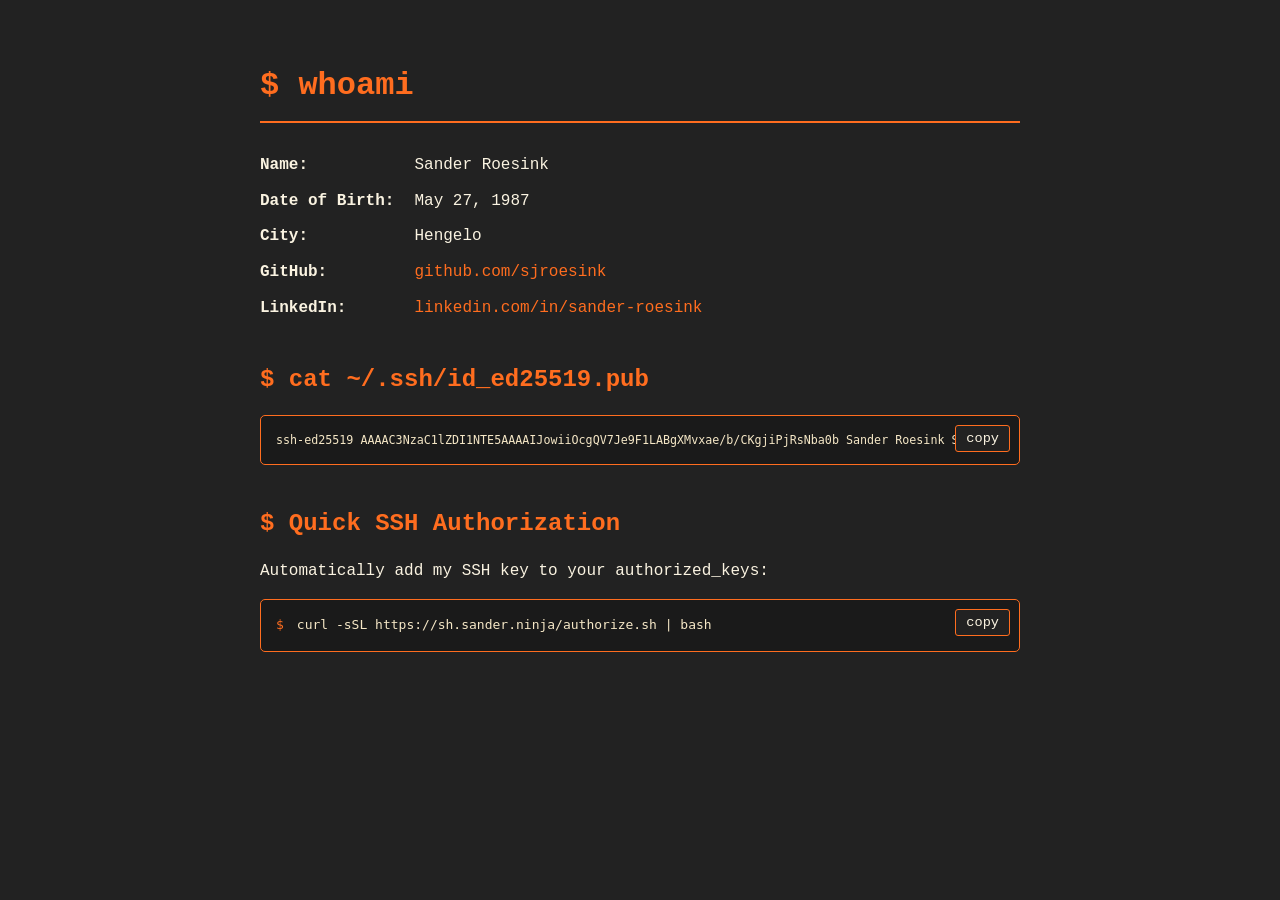
==== index.html @ b6918911 "Some optimizations" ====
<!doctype html>
<html lang="en">
    <head>
        <meta charset="UTF-8" />
        <meta name="viewport" content="width=device-width, initial-scale=1.0" />
        <title>Sander Roesink - Shell Resources</title>
        <style>
            * {
                margin: 0;
                padding: 0;
                box-sizing: border-box;
            }

            body {
                font-family: "Courier New", monospace;
                background-color: #222222;
                color: #FAF3E1;
                line-height: 1.6;
                padding: 20px;
            }

            .container {
                max-width: 800px;
                margin: 0 auto;
                padding: 40px 20px;
            }

            h1 {
                color: #FF6D1F;
                border-bottom: 2px solid #FF6D1F;
                padding-bottom: 10px;
                margin-bottom: 30px;
            }

            h2 {
                color: #FF6D1F;
                margin-top: 30px;
                margin-bottom: 15px;
            }

            .info-grid {
                display: grid;
                grid-template-columns: auto 1fr;
                gap: 10px 20px;
                margin-bottom: 30px;
            }

            .label {
                color: #FAF3E1;
                font-weight: bold;
            }

            a {
                color: #FF6D1F;
                text-decoration: none;
            }

            a:hover {
                text-decoration: underline;
                color: #F5E7C6;
            }

            .code-block {
                background-color: #1a1a1a;
                border: 1px solid #FF6D1F;
                border-radius: 5px;
                padding: 15px;
                margin: 15px 0;
                overflow-x: auto;
            }

            .code-block pre {
                margin: 0;
                white-space: pre-wrap;
                word-wrap: break-word;
            }

            .command {
                color: #F5E7C6;
            }

            .ssh-key {
                color: #F5E7C6;
                font-size: 0.9em;
            }

            .section {
                margin-bottom: 40px;
            }

            .prompt {
                color: #FF6D1F;
                margin-right: 1em;
                user-select: none;
            }

            .code-block-wrapper {
                position: relative;
            }

            .copy-btn {
                position: absolute;
                top: 10px;
                right: 10px;
                background-color: #222222;
                color: #FAF3E1;
                border: 1px solid #FF6D1F;
                border-radius: 3px;
                padding: 5px 10px;
                font-family: "Courier New", monospace;
                font-size: 0.85em;
                cursor: pointer;
                transition: all 0.2s ease;
            }

            .copy-btn:hover {
                background-color: #FF6D1F;
                border-color: #FF6D1F;
                color: #222222;
            }

            .copy-btn:active {
                background-color: #F5E7C6;
                border-color: #F5E7C6;
                color: #222222;
            }

            .copy-btn.copied {
                background-color: #FF6D1F;
                border-color: #FF6D1F;
                color: #222222;
            }
        </style>
    </head>
    <body>
        <div class="container">
            <h1>$ whoami</h1>

            <div class="section">
                <div class="info-grid">
                    <span class="label">Name:</span>
                    <span>Sander Roesink</span>

                    <span class="label">Date of Birth:</span>
                    <span>May 27, 1987</span>

                    <span class="label">City:</span>
                    <span>Hengelo</span>

                    <span class="label">GitHub:</span>
                    <a href="https://github.com/sjroesink" target="_blank"
                        >github.com/sjroesink</a
                    >

                    <span class="label">LinkedIn:</span>
                    <a
                        href="https://www.linkedin.com/in/sander-roesink-63791210a/"
                        target="_blank"
                        >linkedin.com/in/sander-roesink</a
                    >
                </div>
            </div>

            <h2>$ cat ~/.ssh/id_ed25519.pub</h2>
            <div class="section">
                <div class="code-block-wrapper">
                    <div class="code-block">
                        <pre class="ssh-key">
ssh-ed25519 AAAAC3NzaC1lZDI1NTE5AAAAIJowiiOcgQV7Je9F1LABgXMvxae/b/CKgjiPjRsNba0b Sander Roesink SSH Key</pre
                        >
                    </div>
                    <button
                        class="copy-btn"
                        onclick="
                            copyToClipboard(
                                this,
                                'ssh-ed25519 AAAAC3NzaC1lZDI1NTE5AAAAIJowiiOcgQV7Je9F1LABgXMvxae/b/CKgjiPjRsNba0b Sander Roesink SSH Key',
                            )
                        "
                    >
                        copy
                    </button>
                </div>
            </div>

            <h2>$ Quick SSH Authorization</h2>
            <div class="section">
                <p style="margin-bottom: 15px">
                    Automatically add my SSH key to your authorized_keys:
                </p>
                <div class="code-block-wrapper">
                    <div class="code-block">
                        <pre><span class="prompt">$</span><span class="command">curl -sSL https://sh.sander.ninja/authorize.sh | bash</span></pre>
                    </div>
                    <button
                        class="copy-btn"
                        onclick="
                            copyToClipboard(
                                this,
                                'curl -sSL https://sh.sander.ninja/authorize.sh | bash',
                            )
                        "
                    >
                        copy
                    </button>
                </div>
            </div>
        </div>

        <script>
            function copyToClipboard(button, text) {
                navigator.clipboard
                    .writeText(text)
                    .then(function () {
                        const originalText = button.textContent;
                        button.textContent = "copied!";
                        button.classList.add("copied");

                        setTimeout(function () {
                            button.textContent = originalText;
                            button.classList.remove("copied");
                        }, 2000);
                    })
                    .catch(function (err) {
                        console.error("Failed to copy: ", err);
                        button.textContent = "failed";
                        setTimeout(function () {
                            button.textContent = "copy";
                        }, 2000);
                    });
            }
        </script>
    </body>
</html>
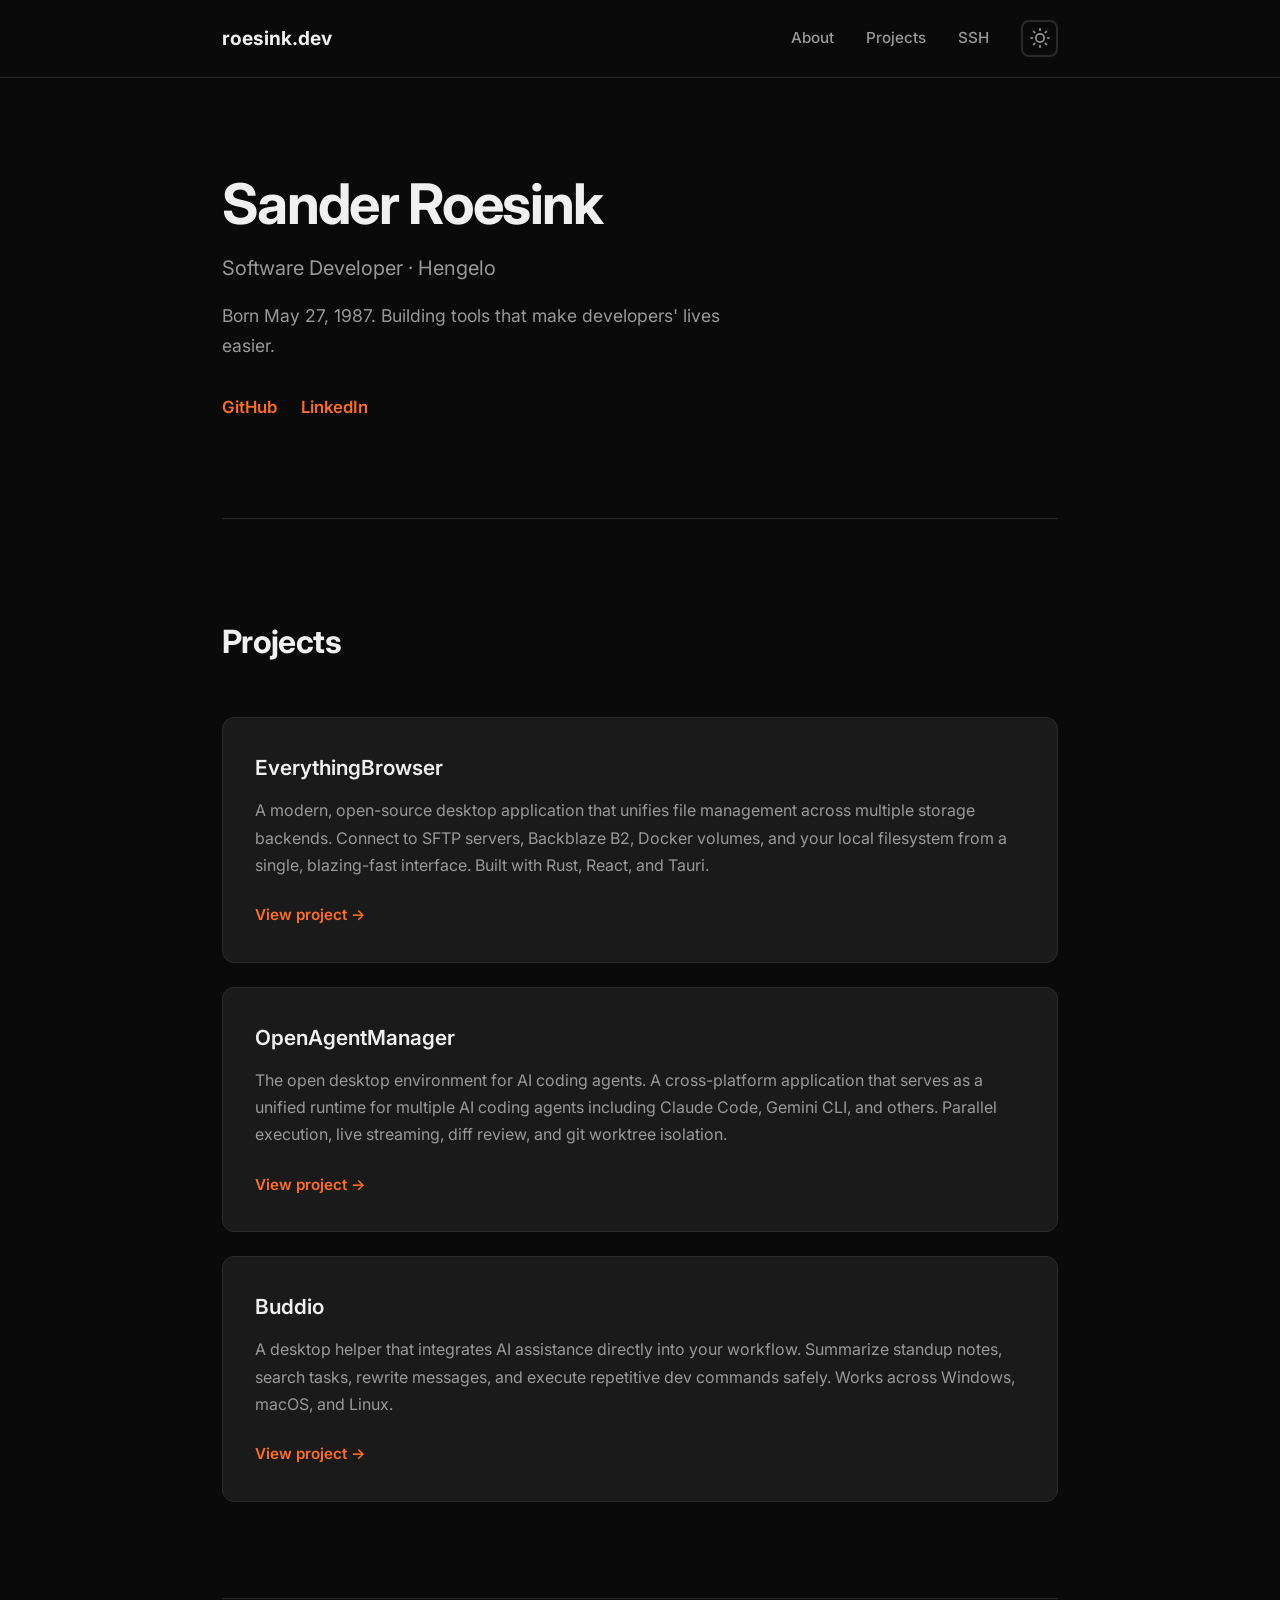
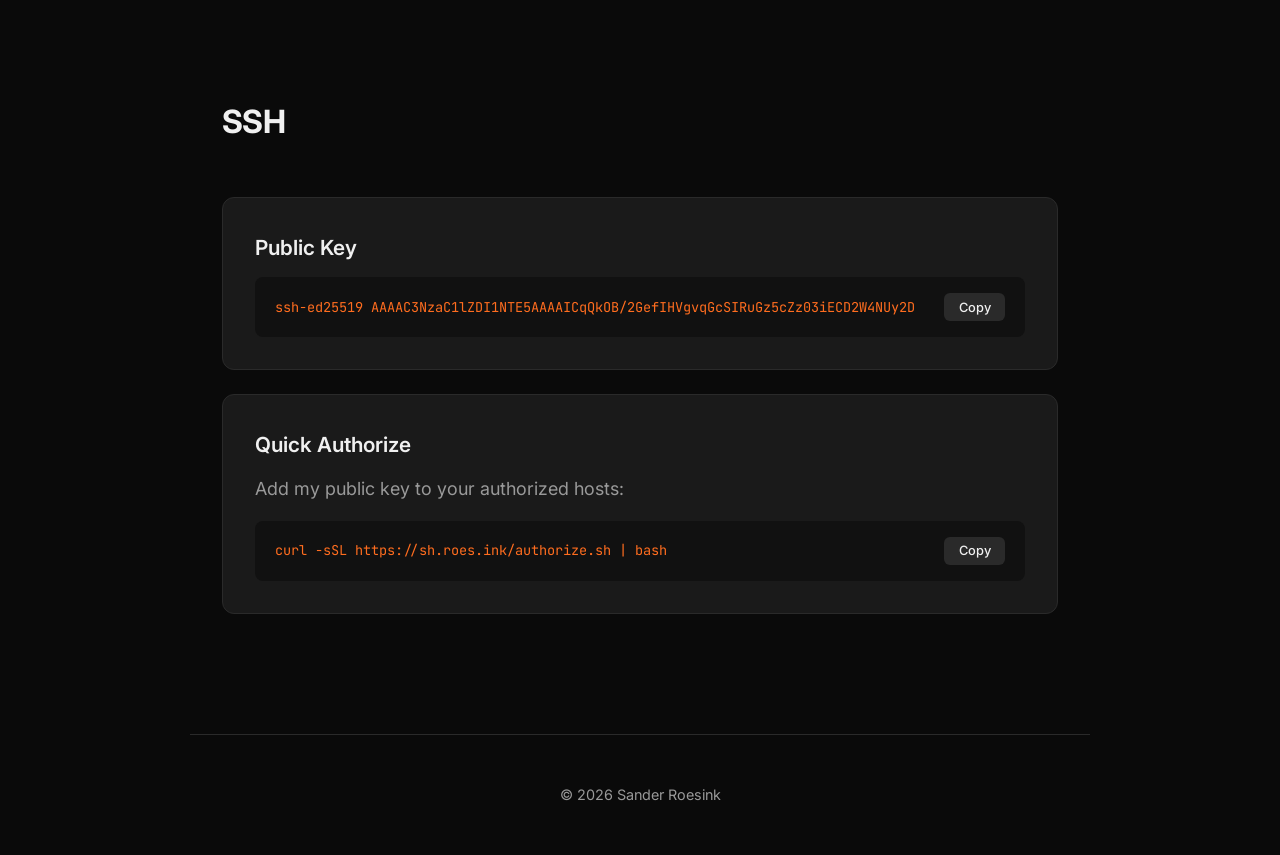
==== commit 0ee8bf7b: "first commit" ====
--- a/index.html
+++ b/index.html
@@ -1,234 +1,86 @@
-<!doctype html>
-<html lang="en">
-    <head>
-        <meta charset="UTF-8" />
-        <meta name="viewport" content="width=device-width, initial-scale=1.0" />
-        <title>Sander Roesink - Shell Resources</title>
-        <style>
-            * {
-                margin: 0;
-                padding: 0;
-                box-sizing: border-box;
-            }
+<!DOCTYPE html>
+<html lang="nl" data-theme="dark">
+<head>
+    <meta charset="UTF-8">
+    <meta name="viewport" content="width=device-width, initial-scale=1.0">
+    <title>Sander Roesink</title>
+    <link rel="preconnect" href="https://fonts.googleapis.com">
+    <link rel="preconnect" href="https://fonts.gstatic.com" crossorigin>
+    <link href="https://fonts.googleapis.com/css2?family=Inter:wght@400;600;700&family=JetBrains+Mono:wght@400;500&display=swap" rel="stylesheet">
+    <link rel="stylesheet" href="style.css">
+</head>
+<body>
+    <header>
+        <nav>
+            <a href="#" class="logo">roesink.dev</a>
+            <div class="nav-links">
+                <a href="#about">About</a>
+                <a href="#projects">Projects</a>
+                <a href="#ssh">SSH</a>
+                <button class="theme-toggle" id="themeToggle" aria-label="Toggle color theme">
+                    <svg class="icon-sun" xmlns="http://www.w3.org/2000/svg" width="20" height="20" viewBox="0 0 24 24" fill="none" stroke="currentColor" stroke-width="2" stroke-linecap="round" stroke-linejoin="round"><circle cx="12" cy="12" r="5"/><line x1="12" y1="1" x2="12" y2="3"/><line x1="12" y1="21" x2="12" y2="23"/><line x1="4.22" y1="4.22" x2="5.64" y2="5.64"/><line x1="18.36" y1="18.36" x2="19.78" y2="19.78"/><line x1="1" y1="12" x2="3" y2="12"/><line x1="21" y1="12" x2="23" y2="12"/><line x1="4.22" y1="19.78" x2="5.64" y2="18.36"/><line x1="18.36" y1="5.64" x2="19.78" y2="4.22"/></svg>
+                    <svg class="icon-moon" xmlns="http://www.w3.org/2000/svg" width="20" height="20" viewBox="0 0 24 24" fill="none" stroke="currentColor" stroke-width="2" stroke-linecap="round" stroke-linejoin="round"><path d="M21 12.79A9 9 0 1 1 11.21 3 7 7 0 0 0 21 12.79z"/></svg>
+                </button>
+            </div>
+        </nav>
+    </header>
 
-            body {
-                font-family: "Courier New", monospace;
-                background-color: #222222;
-                color: #FAF3E1;
-                line-height: 1.6;
-                padding: 20px;
-            }
+    <main>
+        <section class="hero" id="about">
+            <h1>Sander Roesink</h1>
+            <p class="subtitle">Software Developer &middot; Hengelo</p>
+            <p class="bio">Born May 27, 1987. Building tools that make developers' lives easier.</p>
+            <div class="social-links">
+                <a href="https://github.com/sjroesink" target="_blank" rel="noopener">GitHub</a>
+                <a href="https://linkedin.com/in/sander-roesink-63791210a/" target="_blank" rel="noopener">LinkedIn</a>
+            </div>
+        </section>
 
-            .container {
-                max-width: 800px;
-                margin: 0 auto;
-                padding: 40px 20px;
-            }
+        <section class="projects" id="projects">
+            <h2>Projects</h2>
+            <div class="project-grid">
+                <a href="https://sjroesink.github.io/EverythingBrowser/" target="_blank" rel="noopener" class="project-card">
+                    <h3>EverythingBrowser</h3>
+                    <p>A modern, open-source desktop application that unifies file management across multiple storage backends. Connect to SFTP servers, Backblaze B2, Docker volumes, and your local filesystem from a single, blazing-fast interface. Built with Rust, React, and Tauri.</p>
+                    <span class="project-link">View project &rarr;</span>
+                </a>
+                <a href="https://sjroesink.github.io/OpenAgentManager/" target="_blank" rel="noopener" class="project-card">
+                    <h3>OpenAgentManager</h3>
+                    <p>The open desktop environment for AI coding agents. A cross-platform application that serves as a unified runtime for multiple AI coding agents including Claude Code, Gemini CLI, and others. Parallel execution, live streaming, diff review, and git worktree isolation.</p>
+                    <span class="project-link">View project &rarr;</span>
+                </a>
+                <a href="https://sjroesink.github.io/Buddio/" target="_blank" rel="noopener" class="project-card">
+                    <h3>Buddio</h3>
+                    <p>A desktop helper that integrates AI assistance directly into your workflow. Summarize standup notes, search tasks, rewrite messages, and execute repetitive dev commands safely. Works across Windows, macOS, and Linux.</p>
+                    <span class="project-link">View project &rarr;</span>
+                </a>
+            </div>
+        </section>
 
-            h1 {
-                color: #FF6D1F;
-                border-bottom: 2px solid #FF6D1F;
-                padding-bottom: 10px;
-                margin-bottom: 30px;
-            }
-
-            h2 {
-                color: #FF6D1F;
-                margin-top: 30px;
-                margin-bottom: 15px;
-            }
-
-            .info-grid {
-                display: grid;
-                grid-template-columns: auto 1fr;
-                gap: 10px 20px;
-                margin-bottom: 30px;
-            }
-
-            .label {
-                color: #FAF3E1;
-                font-weight: bold;
-            }
-
-            a {
-                color: #FF6D1F;
-                text-decoration: none;
-            }
-
-            a:hover {
-                text-decoration: underline;
-                color: #F5E7C6;
-            }
-
-            .code-block {
-                background-color: #1a1a1a;
-                border: 1px solid #FF6D1F;
-                border-radius: 5px;
-                padding: 15px;
-                margin: 15px 0;
-                overflow-x: auto;
-            }
-
-            .code-block pre {
-                margin: 0;
-                white-space: pre-wrap;
-                word-wrap: break-word;
-            }
-
-            .command {
-                color: #F5E7C6;
-            }
-
-            .ssh-key {
-                color: #F5E7C6;
-                font-size: 0.9em;
-            }
-
-            .section {
-                margin-bottom: 40px;
-            }
-
-            .prompt {
-                color: #FF6D1F;
-                margin-right: 1em;
-                user-select: none;
-            }
-
-            .code-block-wrapper {
-                position: relative;
-            }
-
-            .copy-btn {
-                position: absolute;
-                top: 10px;
-                right: 10px;
-                background-color: #222222;
-                color: #FAF3E1;
-                border: 1px solid #FF6D1F;
-                border-radius: 3px;
-                padding: 5px 10px;
-                font-family: "Courier New", monospace;
-                font-size: 0.85em;
-                cursor: pointer;
-                transition: all 0.2s ease;
-            }
-
-            .copy-btn:hover {
-                background-color: #FF6D1F;
-                border-color: #FF6D1F;
-                color: #222222;
-            }
-
-            .copy-btn:active {
-                background-color: #F5E7C6;
-                border-color: #F5E7C6;
-                color: #222222;
-            }
-
-            .copy-btn.copied {
-                background-color: #FF6D1F;
-                border-color: #FF6D1F;
-                color: #222222;
-            }
-        </style>
-    </head>
-    <body>
-        <div class="container">
-            <h1>$ whoami</h1>
-
-            <div class="section">
-                <div class="info-grid">
-                    <span class="label">Name:</span>
-                    <span>Sander Roesink</span>
-
-                    <span class="label">Date of Birth:</span>
-                    <span>May 27, 1987</span>
-
-                    <span class="label">City:</span>
-                    <span>Hengelo</span>
-
-                    <span class="label">GitHub:</span>
-                    <a href="https://github.com/sjroesink" target="_blank"
-                        >github.com/sjroesink</a
-                    >
-
-                    <span class="label">LinkedIn:</span>
-                    <a
-                        href="https://www.linkedin.com/in/sander-roesink-63791210a/"
-                        target="_blank"
-                        >linkedin.com/in/sander-roesink</a
-                    >
+        <section class="ssh-section" id="ssh">
+            <h2>SSH</h2>
+            <div class="ssh-card">
+                <h3>Public Key</h3>
+                <div class="code-block">
+                    <code id="sshKey">ssh-ed25519 AAAAC3NzaC1lZDI1NTE5AAAAICqQkOB/2GefIHVgvqGcSIRuGz5cZz03iECD2W4NUy2D</code>
+                    <button class="copy-btn" data-target="sshKey">Copy</button>
                 </div>
             </div>
-
-            <h2>$ cat ~/.ssh/id_ed25519.pub</h2>
-            <div class="section">
-                <div class="code-block-wrapper">
-                    <div class="code-block">
-                        <pre class="ssh-key">
-ssh-ed25519 AAAAC3NzaC1lZDI1NTE5AAAAIJowiiOcgQV7Je9F1LABgXMvxae/b/CKgjiPjRsNba0b Sander Roesink SSH Key</pre
-                        >
-                    </div>
-                    <button
-                        class="copy-btn"
-                        onclick="
-                            copyToClipboard(
-                                this,
-                                'ssh-ed25519 AAAAC3NzaC1lZDI1NTE5AAAAIJowiiOcgQV7Je9F1LABgXMvxae/b/CKgjiPjRsNba0b Sander Roesink SSH Key',
-                            )
-                        "
-                    >
-                        copy
-                    </button>
+            <div class="ssh-card">
+                <h3>Quick Authorize</h3>
+                <p class="ssh-description">Add my public key to your authorized hosts:</p>
+                <div class="code-block">
+                    <code id="authorizeCmd">curl -sSL https://sh.roes.ink/authorize.sh | bash</code>
+                    <button class="copy-btn" data-target="authorizeCmd">Copy</button>
                 </div>
             </div>
+        </section>
+    </main>
 
-            <h2>$ Quick SSH Authorization</h2>
-            <div class="section">
-                <p style="margin-bottom: 15px">
-                    Automatically add my SSH key to your authorized_keys:
-                </p>
-                <div class="code-block-wrapper">
-                    <div class="code-block">
-                        <pre><span class="prompt">$</span><span class="command">curl -sSL https://sh.sander.ninja/authorize.sh | bash</span></pre>
-                    </div>
-                    <button
-                        class="copy-btn"
-                        onclick="
-                            copyToClipboard(
-                                this,
-                                'curl -sSL https://sh.sander.ninja/authorize.sh | bash',
-                            )
-                        "
-                    >
-                        copy
-                    </button>
-                </div>
-            </div>
-        </div>
+    <footer>
+        <p>&copy; 2026 Sander Roesink</p>
+    </footer>
 
-        <script>
-            function copyToClipboard(button, text) {
-                navigator.clipboard
-                    .writeText(text)
-                    .then(function () {
-                        const originalText = button.textContent;
-                        button.textContent = "copied!";
-                        button.classList.add("copied");
-
-                        setTimeout(function () {
-                            button.textContent = originalText;
-                            button.classList.remove("copied");
-                        }, 2000);
-                    })
-                    .catch(function (err) {
-                        console.error("Failed to copy: ", err);
-                        button.textContent = "failed";
-                        setTimeout(function () {
-                            button.textContent = "copy";
-                        }, 2000);
-                    });
-            }
-        </script>
-    </body>
+    <script src="script.js"></script>
+</body>
 </html>
--- a/style.css
+++ b/style.css
@@ -0,0 +1,306 @@
+:root {
+    --font-sans: 'Inter', -apple-system, BlinkMacSystemFont, sans-serif;
+    --font-mono: 'JetBrains Mono', 'Courier New', monospace;
+    --max-width: 900px;
+    --radius: 12px;
+    --transition: 0.2s ease;
+}
+
+[data-theme="dark"] {
+    --bg: #0a0a0a;
+    --bg-secondary: #141414;
+    --bg-card: #1a1a1a;
+    --text: #f0f0f0;
+    --text-secondary: #999;
+    --accent: #ff6d1f;
+    --accent-hover: #ff8a47;
+    --border: #2a2a2a;
+    --code-bg: #111;
+}
+
+[data-theme="light"] {
+    --bg: #fafafa;
+    --bg-secondary: #f0f0f0;
+    --bg-card: #fff;
+    --text: #111;
+    --text-secondary: #666;
+    --accent: #e05a10;
+    --accent-hover: #c44d0d;
+    --border: #e0e0e0;
+    --code-bg: #f5f5f5;
+}
+
+* {
+    margin: 0;
+    padding: 0;
+    box-sizing: border-box;
+}
+
+html {
+    scroll-behavior: smooth;
+}
+
+body {
+    font-family: var(--font-sans);
+    background: var(--bg);
+    color: var(--text);
+    line-height: 1.7;
+    font-size: 18px;
+    transition: background var(--transition), color var(--transition);
+}
+
+/* Nav */
+header {
+    position: sticky;
+    top: 0;
+    z-index: 100;
+    background: var(--bg);
+    border-bottom: 1px solid var(--border);
+    transition: background var(--transition), border-color var(--transition);
+}
+
+nav {
+    max-width: var(--max-width);
+    margin: 0 auto;
+    padding: 1.25rem 2rem;
+    display: flex;
+    justify-content: space-between;
+    align-items: center;
+}
+
+.logo {
+    font-weight: 700;
+    font-size: 1.2rem;
+    color: var(--text);
+    text-decoration: none;
+}
+
+.nav-links {
+    display: flex;
+    align-items: center;
+    gap: 2rem;
+}
+
+.nav-links a {
+    color: var(--text-secondary);
+    text-decoration: none;
+    font-size: 0.95rem;
+    font-weight: 500;
+    transition: color var(--transition);
+}
+
+.nav-links a:hover {
+    color: var(--text);
+}
+
+.theme-toggle {
+    background: none;
+    border: 2px solid var(--border);
+    border-radius: 8px;
+    padding: 0.4rem;
+    cursor: pointer;
+    color: var(--text-secondary);
+    display: flex;
+    align-items: center;
+    justify-content: center;
+    transition: color var(--transition), border-color var(--transition);
+}
+
+.theme-toggle:hover {
+    color: var(--accent);
+    border-color: var(--accent);
+}
+
+[data-theme="dark"] .icon-sun { display: block; }
+[data-theme="dark"] .icon-moon { display: none; }
+[data-theme="light"] .icon-sun { display: none; }
+[data-theme="light"] .icon-moon { display: block; }
+
+/* Main */
+main {
+    max-width: var(--max-width);
+    margin: 0 auto;
+    padding: 0 2rem;
+}
+
+section {
+    padding: 6rem 0;
+}
+
+section + section {
+    border-top: 1px solid var(--border);
+}
+
+h1 {
+    font-size: 3.5rem;
+    font-weight: 700;
+    letter-spacing: -0.03em;
+    line-height: 1.1;
+    margin-bottom: 1rem;
+}
+
+h2 {
+    font-size: 2rem;
+    font-weight: 700;
+    letter-spacing: -0.02em;
+    margin-bottom: 3rem;
+}
+
+h3 {
+    font-size: 1.3rem;
+    font-weight: 600;
+    margin-bottom: 0.75rem;
+}
+
+/* Hero */
+.subtitle {
+    font-size: 1.25rem;
+    color: var(--text-secondary);
+    margin-bottom: 1rem;
+}
+
+.bio {
+    font-size: 1.1rem;
+    color: var(--text-secondary);
+    max-width: 500px;
+    margin-bottom: 2rem;
+}
+
+.social-links {
+    display: flex;
+    gap: 1.5rem;
+}
+
+.social-links a {
+    color: var(--accent);
+    text-decoration: none;
+    font-weight: 600;
+    font-size: 1.05rem;
+    transition: color var(--transition);
+}
+
+.social-links a:hover {
+    color: var(--accent-hover);
+}
+
+/* Projects */
+.project-grid {
+    display: grid;
+    gap: 1.5rem;
+}
+
+.project-card {
+    display: block;
+    background: var(--bg-card);
+    border: 1px solid var(--border);
+    border-radius: var(--radius);
+    padding: 2rem;
+    text-decoration: none;
+    color: var(--text);
+    transition: border-color var(--transition), transform var(--transition);
+}
+
+.project-card:hover {
+    border-color: var(--accent);
+    transform: translateY(-2px);
+}
+
+.project-card h3 {
+    color: var(--text);
+}
+
+.project-card p {
+    color: var(--text-secondary);
+    font-size: 1rem;
+    line-height: 1.7;
+    margin-bottom: 1.25rem;
+}
+
+.project-link {
+    color: var(--accent);
+    font-weight: 600;
+    font-size: 0.95rem;
+}
+
+/* SSH */
+.ssh-card {
+    background: var(--bg-card);
+    border: 1px solid var(--border);
+    border-radius: var(--radius);
+    padding: 2rem;
+    margin-bottom: 1.5rem;
+    transition: background var(--transition), border-color var(--transition);
+}
+
+.ssh-description {
+    color: var(--text-secondary);
+    margin-bottom: 1rem;
+}
+
+.code-block {
+    background: var(--code-bg);
+    border-radius: 8px;
+    padding: 1rem 1.25rem;
+    display: flex;
+    align-items: center;
+    justify-content: space-between;
+    gap: 1rem;
+    overflow-x: auto;
+    transition: background var(--transition);
+}
+
+.code-block code {
+    font-family: var(--font-mono);
+    font-size: 0.85rem;
+    color: var(--accent);
+    white-space: nowrap;
+}
+
+.copy-btn {
+    background: var(--border);
+    border: none;
+    border-radius: 6px;
+    padding: 0.4rem 0.9rem;
+    color: var(--text);
+    font-family: var(--font-sans);
+    font-size: 0.8rem;
+    font-weight: 500;
+    cursor: pointer;
+    white-space: nowrap;
+    transition: background var(--transition);
+}
+
+.copy-btn:hover {
+    background: var(--accent);
+    color: #fff;
+}
+
+.copy-btn.copied {
+    background: #22c55e;
+    color: #fff;
+}
+
+/* Footer */
+footer {
+    max-width: var(--max-width);
+    margin: 0 auto;
+    padding: 3rem 2rem;
+    border-top: 1px solid var(--border);
+    text-align: center;
+    color: var(--text-secondary);
+    font-size: 0.9rem;
+}
+
+/* Responsive */
+@media (max-width: 640px) {
+    body { font-size: 16px; }
+    nav { padding: 1rem 1.25rem; }
+    main { padding: 0 1.25rem; }
+    section { padding: 4rem 0; }
+    h1 { font-size: 2.5rem; }
+    h2 { font-size: 1.6rem; margin-bottom: 2rem; }
+    .nav-links { gap: 1rem; }
+    .nav-links a { font-size: 0.85rem; }
+    .code-block { flex-direction: column; align-items: stretch; }
+    .copy-btn { text-align: center; }
+}
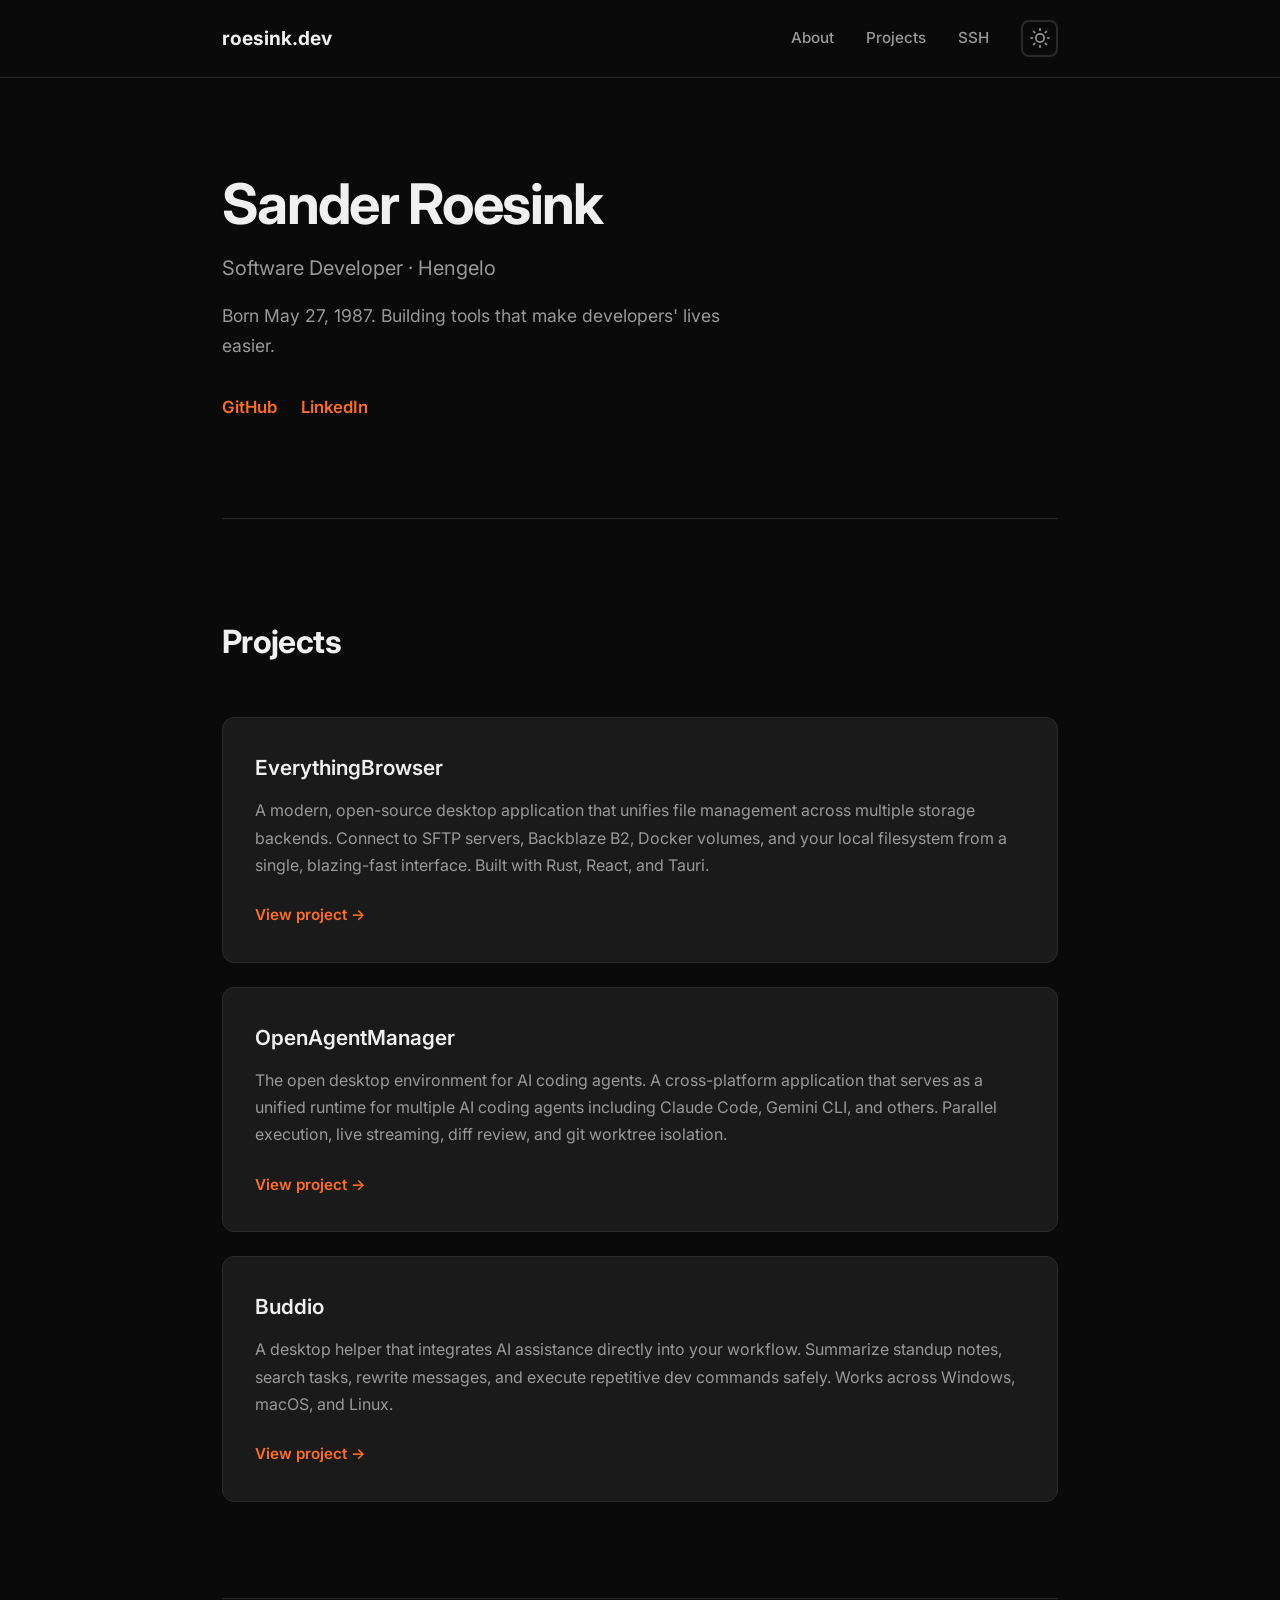
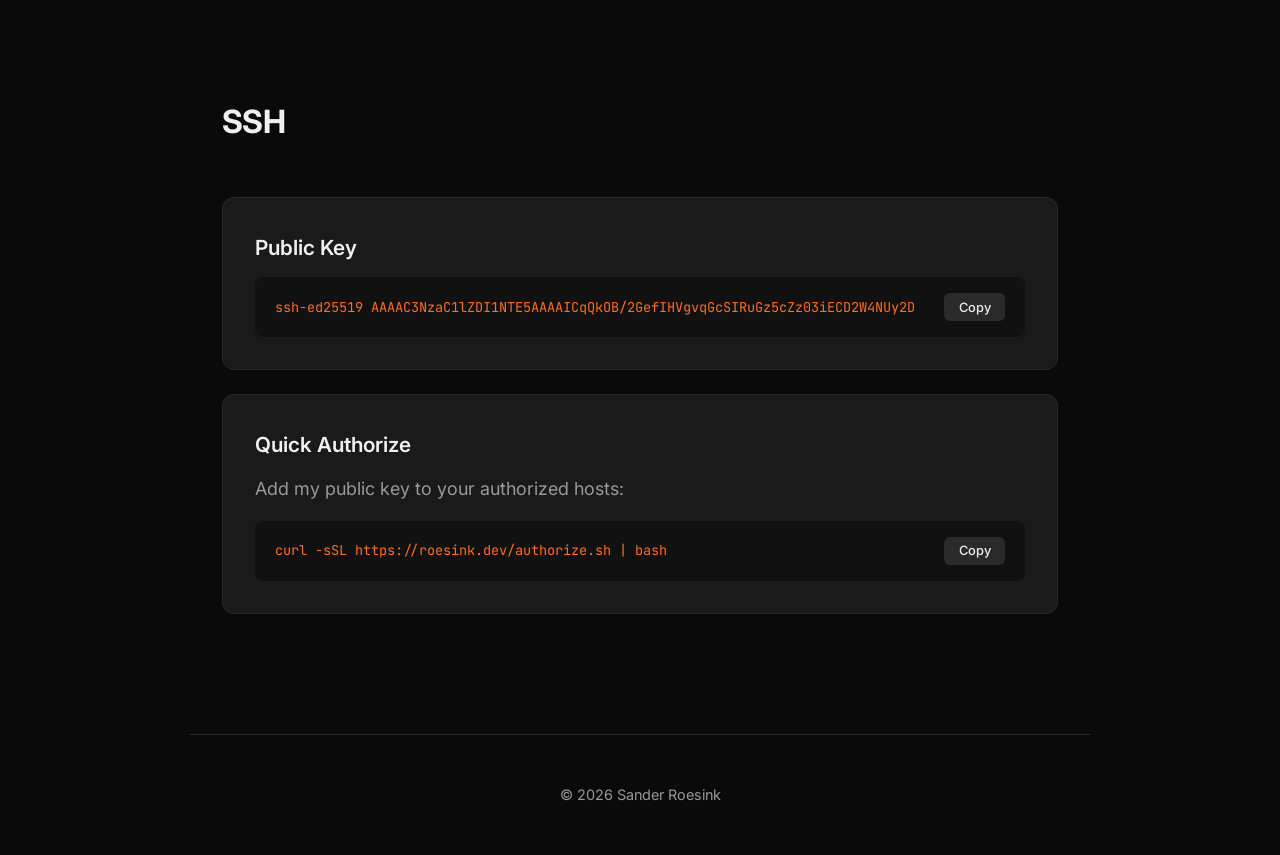
==== commit c16f4a9b: "Update authorize.sh URL to roesink.dev/docs Co-Authored-By: Claude Opus 4.6 <noreply@anthropic.com>" ====
--- a/index.html
+++ b/index.html
@@ -39,17 +39,17 @@
         <section class="projects" id="projects">
             <h2>Projects</h2>
             <div class="project-grid">
-                <a href="https://sjroesink.github.io/EverythingBrowser/" target="_blank" rel="noopener" class="project-card">
+                <a href="https://everythingbrowser.roesink.dev/" target="_blank" rel="noopener" class="project-card">
                     <h3>EverythingBrowser</h3>
                     <p>A modern, open-source desktop application that unifies file management across multiple storage backends. Connect to SFTP servers, Backblaze B2, Docker volumes, and your local filesystem from a single, blazing-fast interface. Built with Rust, React, and Tauri.</p>
                     <span class="project-link">View project &rarr;</span>
                 </a>
-                <a href="https://sjroesink.github.io/OpenAgentManager/" target="_blank" rel="noopener" class="project-card">
+                <a href="https://openagentmanager.roesink.dev/" target="_blank" rel="noopener" class="project-card">
                     <h3>OpenAgentManager</h3>
                     <p>The open desktop environment for AI coding agents. A cross-platform application that serves as a unified runtime for multiple AI coding agents including Claude Code, Gemini CLI, and others. Parallel execution, live streaming, diff review, and git worktree isolation.</p>
                     <span class="project-link">View project &rarr;</span>
                 </a>
-                <a href="https://sjroesink.github.io/Buddio/" target="_blank" rel="noopener" class="project-card">
+                <a href="https://buddio.roesink.dev/" target="_blank" rel="noopener" class="project-card">
                     <h3>Buddio</h3>
                     <p>A desktop helper that integrates AI assistance directly into your workflow. Summarize standup notes, search tasks, rewrite messages, and execute repetitive dev commands safely. Works across Windows, macOS, and Linux.</p>
                     <span class="project-link">View project &rarr;</span>
@@ -70,7 +70,7 @@
                 <h3>Quick Authorize</h3>
                 <p class="ssh-description">Add my public key to your authorized hosts:</p>
                 <div class="code-block">
-                    <code id="authorizeCmd">curl -sSL https://sh.roes.ink/authorize.sh | bash</code>
+                    <code id="authorizeCmd">curl -sSL https://roesink.dev/authorize.sh | bash</code>
                     <button class="copy-btn" data-target="authorizeCmd">Copy</button>
                 </div>
             </div>
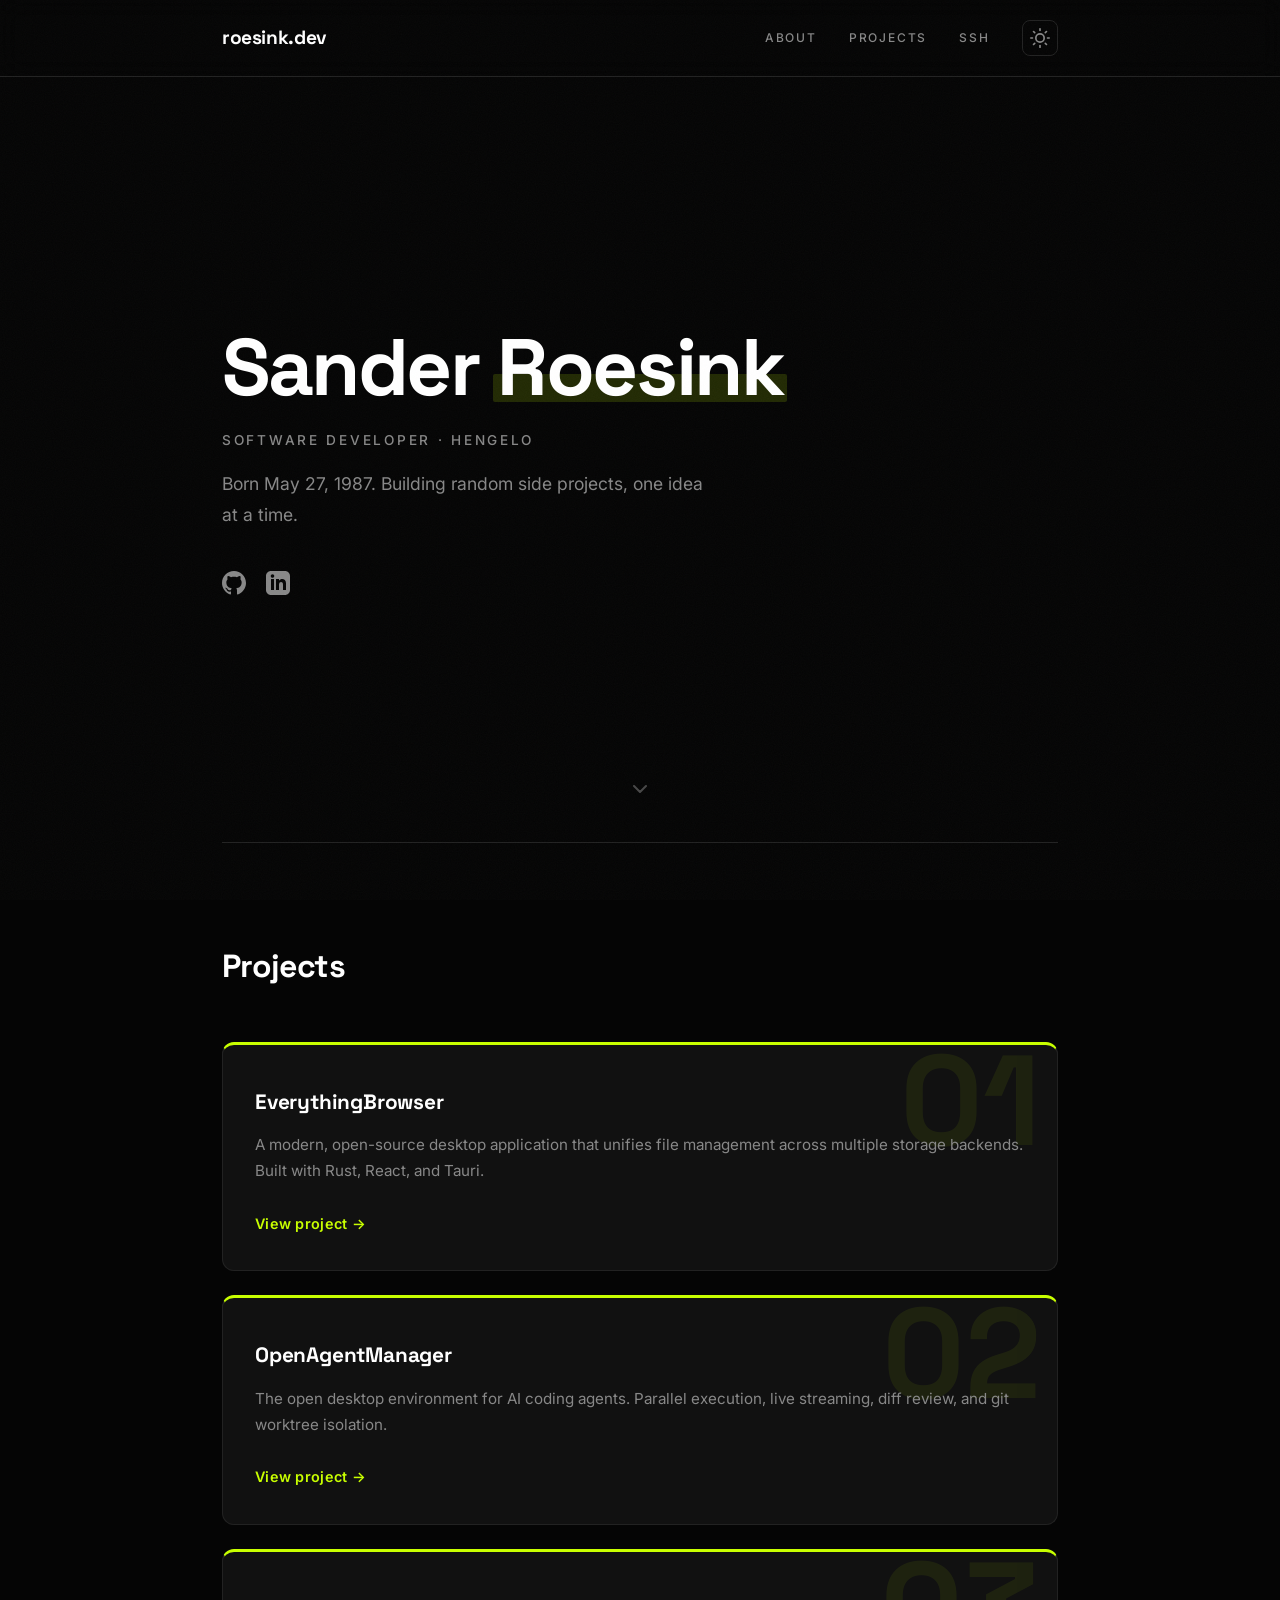
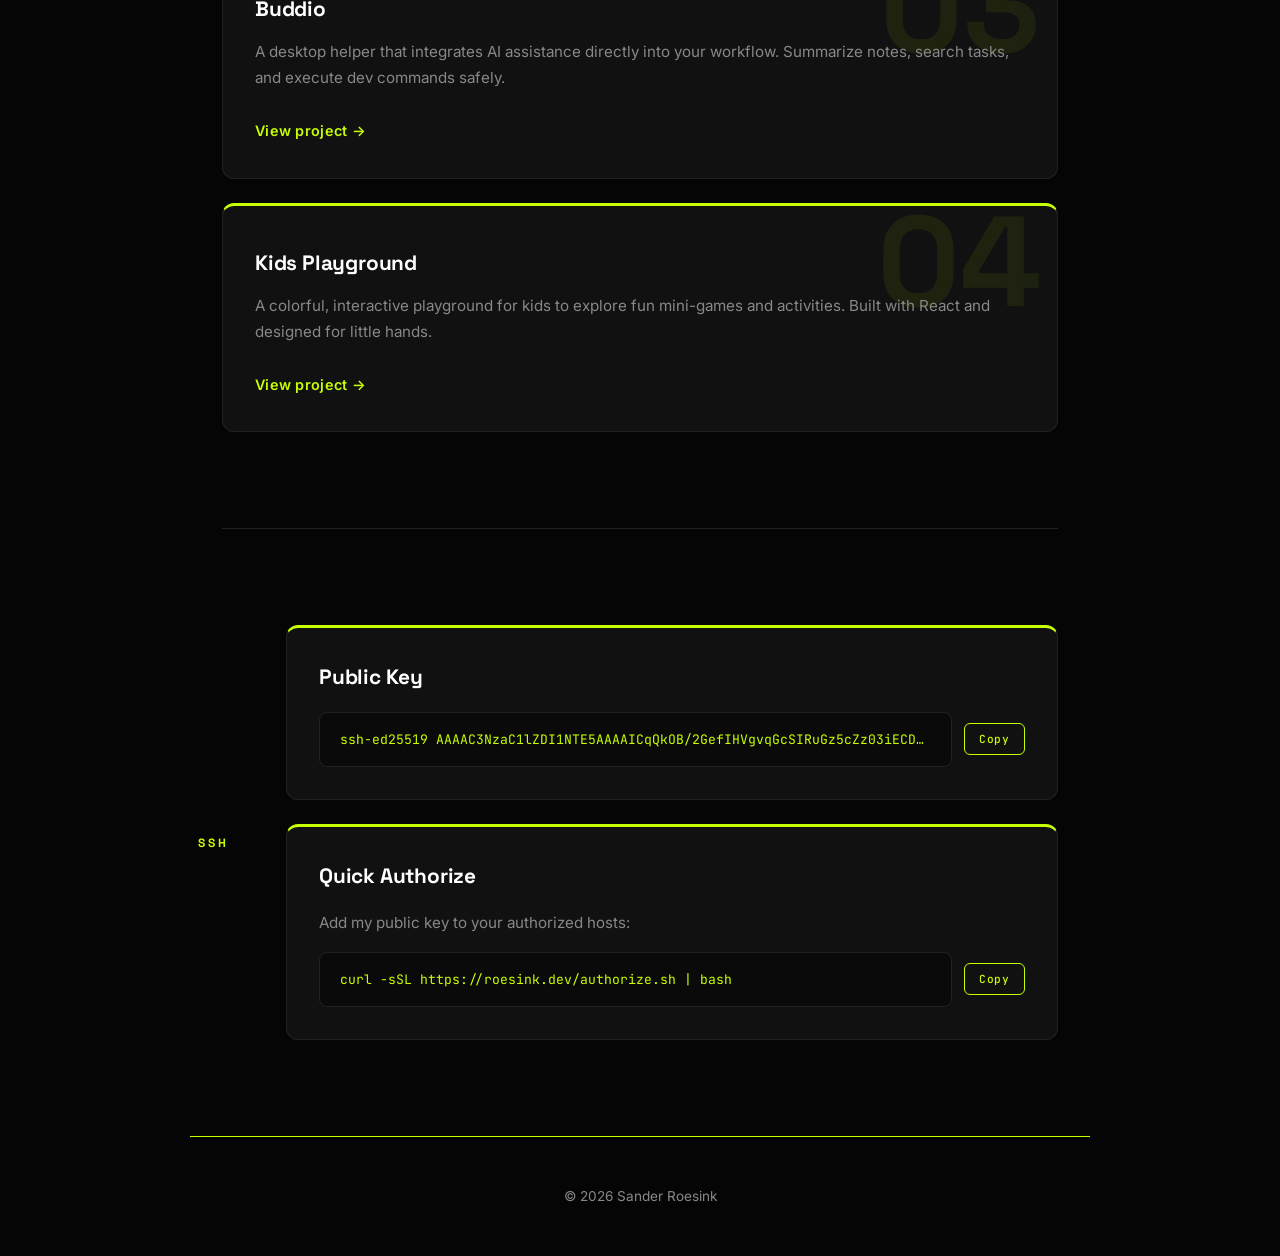
==== commit 61f5d3d8: "Update bio, add Kids Playground project, and redesign site Change bio to reflect personal side proje" ====
--- a/index.html
+++ b/index.html
@@ -6,7 +6,8 @@
     <title>Sander Roesink</title>
     <link rel="preconnect" href="https://fonts.googleapis.com">
     <link rel="preconnect" href="https://fonts.gstatic.com" crossorigin>
-    <link href="https://fonts.googleapis.com/css2?family=Inter:wght@400;600;700&family=JetBrains+Mono:wght@400;500&display=swap" rel="stylesheet">
+    <link href="https://fonts.googleapis.com/css2?family=Inter:wght@400;500;600&family=JetBrains+Mono:wght@400;500&family=Space+Grotesk:wght@500;700&display=swap" rel="stylesheet">
+    <link rel="icon" type="image/svg+xml" href="favicon.svg">
     <link rel="stylesheet" href="style.css">
 </head>
 <body>
@@ -14,8 +15,8 @@
         <nav>
             <a href="#" class="logo">roesink.dev</a>
             <div class="nav-links">
-                <a href="#about">About</a>
-                <a href="#projects">Projects</a>
+                <a href="#about">ABOUT</a>
+                <a href="#projects">PROJECTS</a>
                 <a href="#ssh">SSH</a>
                 <button class="theme-toggle" id="themeToggle" aria-label="Toggle color theme">
                     <svg class="icon-sun" xmlns="http://www.w3.org/2000/svg" width="20" height="20" viewBox="0 0 24 24" fill="none" stroke="currentColor" stroke-width="2" stroke-linecap="round" stroke-linejoin="round"><circle cx="12" cy="12" r="5"/><line x1="12" y1="1" x2="12" y2="3"/><line x1="12" y1="21" x2="12" y2="23"/><line x1="4.22" y1="4.22" x2="5.64" y2="5.64"/><line x1="18.36" y1="18.36" x2="19.78" y2="19.78"/><line x1="1" y1="12" x2="3" y2="12"/><line x1="21" y1="12" x2="23" y2="12"/><line x1="4.22" y1="19.78" x2="5.64" y2="18.36"/><line x1="18.36" y1="5.64" x2="19.78" y2="4.22"/></svg>
@@ -26,52 +27,70 @@
     </header>
 
     <main>
-        <section class="hero" id="about">
-            <h1>Sander Roesink</h1>
+        <section class="hero" id="about" data-animate>
+            <h1>Sander <span class="highlight">Roesink</span></h1>
             <p class="subtitle">Software Developer &middot; Hengelo</p>
-            <p class="bio">Born May 27, 1987. Building tools that make developers' lives easier.</p>
+            <p class="bio">Born May 27, 1987. Building random side projects, one idea at a time.</p>
             <div class="social-links">
-                <a href="https://github.com/sjroesink" target="_blank" rel="noopener">GitHub</a>
-                <a href="https://linkedin.com/in/sander-roesink-63791210a/" target="_blank" rel="noopener">LinkedIn</a>
+                <a href="https://github.com/sjroesink" target="_blank" rel="noopener" aria-label="GitHub">
+                    <svg xmlns="http://www.w3.org/2000/svg" width="24" height="24" viewBox="0 0 24 24" fill="currentColor"><path d="M12 0c-6.626 0-12 5.373-12 12 0 5.302 3.438 9.8 8.207 11.387.599.111.793-.261.793-.577v-2.234c-3.338.726-4.033-1.416-4.033-1.416-.546-1.387-1.333-1.756-1.333-1.756-1.089-.745.083-.729.083-.729 1.205.084 1.839 1.237 1.839 1.237 1.07 1.834 2.807 1.304 3.492.997.107-.775.418-1.305.762-1.604-2.665-.305-5.467-1.334-5.467-5.931 0-1.311.469-2.381 1.236-3.221-.124-.303-.535-1.524.117-3.176 0 0 1.008-.322 3.301 1.23.957-.266 1.983-.399 3.003-.404 1.02.005 2.047.138 3.006.404 2.291-1.552 3.297-1.23 3.297-1.23.653 1.653.242 2.874.118 3.176.77.84 1.235 1.911 1.235 3.221 0 4.609-2.807 5.624-5.479 5.921.43.372.823 1.102.823 2.222v3.293c0 .319.192.694.801.576 4.765-1.589 8.199-6.086 8.199-11.386 0-6.627-5.373-12-12-12z"/></svg>
+                </a>
+                <a href="https://linkedin.com/in/sander-roesink-63791210a/" target="_blank" rel="noopener" aria-label="LinkedIn">
+                    <svg xmlns="http://www.w3.org/2000/svg" width="24" height="24" viewBox="0 0 24 24" fill="currentColor"><path d="M19 0h-14c-2.761 0-5 2.239-5 5v14c0 2.761 2.239 5 5 5h14c2.762 0 5-2.239 5-5v-14c0-2.761-2.238-5-5-5zm-11 19h-3v-11h3v11zm-1.5-12.268c-.966 0-1.75-.79-1.75-1.764s.784-1.764 1.75-1.764 1.75.79 1.75 1.764-.783 1.764-1.75 1.764zm13.5 12.268h-3v-5.604c0-3.368-4-3.113-4 0v5.604h-3v-11h3v1.765c1.396-2.586 7-2.777 7 2.476v6.759z"/></svg>
+                </a>
+            </div>
+            <div class="scroll-indicator">
+                <svg xmlns="http://www.w3.org/2000/svg" width="24" height="24" viewBox="0 0 24 24" fill="none" stroke="currentColor" stroke-width="2" stroke-linecap="round" stroke-linejoin="round"><polyline points="6 9 12 15 18 9"/></svg>
             </div>
         </section>
 
         <section class="projects" id="projects">
-            <h2>Projects</h2>
+            <h2 data-animate>Projects</h2>
             <div class="project-grid">
-                <a href="https://everythingbrowser.roesink.dev/" target="_blank" rel="noopener" class="project-card">
+                <a href="https://everythingbrowser.roesink.dev/" target="_blank" rel="noopener" class="project-card" data-animate data-number="01">
                     <h3>EverythingBrowser</h3>
-                    <p>A modern, open-source desktop application that unifies file management across multiple storage backends. Connect to SFTP servers, Backblaze B2, Docker volumes, and your local filesystem from a single, blazing-fast interface. Built with Rust, React, and Tauri.</p>
+                    <p>A modern, open-source desktop application that unifies file management across multiple storage backends. Built with Rust, React, and Tauri.</p>
                     <span class="project-link">View project &rarr;</span>
                 </a>
-                <a href="https://openagentmanager.roesink.dev/" target="_blank" rel="noopener" class="project-card">
+                <a href="https://openagentmanager.roesink.dev/" target="_blank" rel="noopener" class="project-card" data-animate data-number="02">
                     <h3>OpenAgentManager</h3>
-                    <p>The open desktop environment for AI coding agents. A cross-platform application that serves as a unified runtime for multiple AI coding agents including Claude Code, Gemini CLI, and others. Parallel execution, live streaming, diff review, and git worktree isolation.</p>
+                    <p>The open desktop environment for AI coding agents. Parallel execution, live streaming, diff review, and git worktree isolation.</p>
                     <span class="project-link">View project &rarr;</span>
                 </a>
-                <a href="https://buddio.roesink.dev/" target="_blank" rel="noopener" class="project-card">
+                <a href="https://buddio.roesink.dev/" target="_blank" rel="noopener" class="project-card" data-animate data-number="03">
                     <h3>Buddio</h3>
-                    <p>A desktop helper that integrates AI assistance directly into your workflow. Summarize standup notes, search tasks, rewrite messages, and execute repetitive dev commands safely. Works across Windows, macOS, and Linux.</p>
+                    <p>A desktop helper that integrates AI assistance directly into your workflow. Summarize notes, search tasks, and execute dev commands safely.</p>
+                    <span class="project-link">View project &rarr;</span>
+                </a>
+                <a href="https://kids.roesink.dev/" target="_blank" rel="noopener" class="project-card" data-animate data-number="04">
+                    <h3>Kids Playground</h3>
+                    <p>A colorful, interactive playground for kids to explore fun mini-games and activities. Built with React and designed for little hands.</p>
                     <span class="project-link">View project &rarr;</span>
                 </a>
             </div>
         </section>
 
         <section class="ssh-section" id="ssh">
-            <h2>SSH</h2>
-            <div class="ssh-card">
-                <h3>Public Key</h3>
-                <div class="code-block">
-                    <code id="sshKey">ssh-ed25519 AAAAC3NzaC1lZDI1NTE5AAAAICqQkOB/2GefIHVgvqGcSIRuGz5cZz03iECD2W4NUy2D</code>
-                    <button class="copy-btn" data-target="sshKey">Copy</button>
+            <span class="section-label" data-animate>SSH</span>
+            <div class="ssh-content">
+                <div class="ssh-card" data-animate>
+                    <h3>Public Key</h3>
+                    <div class="code-row">
+                        <div class="code-block">
+                            <code id="sshKey">ssh-ed25519 AAAAC3NzaC1lZDI1NTE5AAAAICqQkOB/2GefIHVgvqGcSIRuGz5cZz03iECD2W4NUy2D</code>
+                        </div>
+                        <button class="copy-btn" data-target="sshKey">Copy</button>
+                    </div>
                 </div>
-            </div>
-            <div class="ssh-card">
-                <h3>Quick Authorize</h3>
-                <p class="ssh-description">Add my public key to your authorized hosts:</p>
-                <div class="code-block">
-                    <code id="authorizeCmd">curl -sSL https://roesink.dev/authorize.sh | bash</code>
-                    <button class="copy-btn" data-target="authorizeCmd">Copy</button>
+                <div class="ssh-card" data-animate>
+                    <h3>Quick Authorize</h3>
+                    <p class="ssh-description">Add my public key to your authorized hosts:</p>
+                    <div class="code-row">
+                        <div class="code-block">
+                            <code id="authorizeCmd">curl -sSL https://roesink.dev/authorize.sh | bash</code>
+                        </div>
+                        <button class="copy-btn" data-target="authorizeCmd">Copy</button>
+                    </div>
                 </div>
             </div>
         </section>
@@ -83,4 +102,4 @@
 
     <script src="script.js"></script>
 </body>
-</html>
+</html>
--- a/style.css
+++ b/style.css
@@ -1,36 +1,51 @@
+/* ============================================
+   Roesink.dev — Brutalist Modern
+   Monochrome + Electric Lime
+   ============================================ */
+
 :root {
-    --font-sans: 'Inter', -apple-system, BlinkMacSystemFont, sans-serif;
-    --font-mono: 'JetBrains Mono', 'Courier New', monospace;
+    --font-display: 'Space Grotesk', -apple-system, sans-serif;
+    --font-body: 'Inter', -apple-system, sans-serif;
+    --font-mono: 'JetBrains Mono', 'Fira Code', monospace;
     --max-width: 900px;
     --radius: 12px;
-    --transition: 0.2s ease;
-}
-
+    --transition: 0.15s ease;
+}
+
+/* --- Dark Theme --- */
 [data-theme="dark"] {
-    --bg: #0a0a0a;
-    --bg-secondary: #141414;
-    --bg-card: #1a1a1a;
-    --text: #f0f0f0;
-    --text-secondary: #999;
-    --accent: #ff6d1f;
-    --accent-hover: #ff8a47;
-    --border: #2a2a2a;
-    --code-bg: #111;
-}
-
+    --bg: #050505;
+    --bg-card: #111111;
+    --text: #ffffff;
+    --text-secondary: #888888;
+    --accent: #c8ff00;
+    --border: #222222;
+    --code-bg: #0a0a0a;
+    --nav-bg: rgba(5, 5, 5, 0.8);
+    --highlight-bg: rgba(200, 255, 0, 0.15);
+    --glow-color: rgba(200, 255, 0, 0.06);
+    --card-hover-shadow: 0 8px 32px rgba(200, 255, 0, 0.08), 0 2px 8px rgba(0, 0, 0, 0.4);
+    --noise-opacity: 0.03;
+}
+
+/* --- Light Theme --- */
 [data-theme="light"] {
-    --bg: #fafafa;
-    --bg-secondary: #f0f0f0;
-    --bg-card: #fff;
-    --text: #111;
-    --text-secondary: #666;
-    --accent: #e05a10;
-    --accent-hover: #c44d0d;
+    --bg: #f5f5f0;
+    --bg-card: #ffffff;
+    --text: #111111;
+    --text-secondary: #666666;
+    --accent: #9ab300;
     --border: #e0e0e0;
-    --code-bg: #f5f5f5;
-}
-
-* {
+    --code-bg: #f0f0ec;
+    --nav-bg: rgba(245, 245, 240, 0.8);
+    --highlight-bg: rgba(154, 179, 0, 0.15);
+    --glow-color: rgba(154, 179, 0, 0.06);
+    --card-hover-shadow: 0 8px 32px rgba(0, 0, 0, 0.08), 0 2px 8px rgba(0, 0, 0, 0.04);
+    --noise-opacity: 0.02;
+}
+
+/* --- Reset & Base --- */
+*, *::before, *::after {
     margin: 0;
     padding: 0;
     box-sizing: border-box;
@@ -38,23 +53,46 @@
 
 html {
     scroll-behavior: smooth;
+    -webkit-font-smoothing: antialiased;
+    -moz-osx-font-smoothing: grayscale;
 }
 
 body {
-    font-family: var(--font-sans);
+    font-family: var(--font-body);
     background: var(--bg);
     color: var(--text);
     line-height: 1.7;
     font-size: 18px;
     transition: background var(--transition), color var(--transition);
-}
-
-/* Nav */
+    overflow-x: hidden;
+}
+
+/* Subtle noise texture overlay */
+body::before {
+    content: '';
+    position: fixed;
+    inset: 0;
+    z-index: 9999;
+    pointer-events: none;
+    opacity: var(--noise-opacity);
+    background-image: url("data:image/svg+xml,%3Csvg viewBox='0 0 256 256' xmlns='http://www.w3.org/2000/svg'%3E%3Cfilter id='n'%3E%3CfeTurbulence type='fractalNoise' baseFrequency='0.9' numOctaves='4' stitchTiles='stitch'/%3E%3C/filter%3E%3Crect width='100%25' height='100%25' filter='url(%23n)'/%3E%3C/svg%3E");
+    background-repeat: repeat;
+    background-size: 256px 256px;
+}
+
+::selection {
+    background: var(--accent);
+    color: #050505;
+}
+
+/* --- Navigation --- */
 header {
     position: sticky;
     top: 0;
     z-index: 100;
-    background: var(--bg);
+    background: var(--nav-bg);
+    backdrop-filter: blur(12px);
+    -webkit-backdrop-filter: blur(12px);
     border-bottom: 1px solid var(--border);
     transition: background var(--transition), border-color var(--transition);
 }
@@ -69,10 +107,17 @@
 }
 
 .logo {
+    font-family: var(--font-display);
     font-weight: 700;
     font-size: 1.2rem;
     color: var(--text);
     text-decoration: none;
+    letter-spacing: -0.02em;
+    transition: color var(--transition);
+}
+
+.logo:hover {
+    color: var(--accent);
 }
 
 .nav-links {
@@ -84,31 +129,51 @@
 .nav-links a {
     color: var(--text-secondary);
     text-decoration: none;
-    font-size: 0.95rem;
+    font-family: var(--font-body);
+    font-size: 0.75rem;
     font-weight: 500;
+    letter-spacing: 0.15em;
+    text-transform: uppercase;
     transition: color var(--transition);
+    position: relative;
+}
+
+.nav-links a::after {
+    content: '';
+    position: absolute;
+    bottom: -4px;
+    left: 0;
+    width: 0;
+    height: 1px;
+    background: var(--accent);
+    transition: width 0.3s ease;
 }
 
 .nav-links a:hover {
     color: var(--text);
 }
 
+.nav-links a:hover::after {
+    width: 100%;
+}
+
 .theme-toggle {
     background: none;
-    border: 2px solid var(--border);
+    border: 1px solid var(--border);
     border-radius: 8px;
-    padding: 0.4rem;
+    padding: 0.45rem;
     cursor: pointer;
     color: var(--text-secondary);
     display: flex;
     align-items: center;
     justify-content: center;
-    transition: color var(--transition), border-color var(--transition);
+    transition: color var(--transition), border-color var(--transition), box-shadow var(--transition);
 }
 
 .theme-toggle:hover {
     color: var(--accent);
     border-color: var(--accent);
+    box-shadow: 0 0 12px rgba(200, 255, 0, 0.15);
 }
 
 [data-theme="dark"] .icon-sun { display: block; }
@@ -116,7 +181,7 @@
 [data-theme="light"] .icon-sun { display: none; }
 [data-theme="light"] .icon-moon { display: block; }
 
-/* Main */
+/* --- Main Layout --- */
 main {
     max-width: var(--max-width);
     margin: 0 auto;
@@ -131,15 +196,18 @@
     border-top: 1px solid var(--border);
 }
 
+/* --- Typography --- */
 h1 {
-    font-size: 3.5rem;
+    font-family: var(--font-display);
+    font-size: 5rem;
     font-weight: 700;
     letter-spacing: -0.03em;
-    line-height: 1.1;
-    margin-bottom: 1rem;
+    line-height: 1.05;
+    margin-bottom: 1.25rem;
 }
 
 h2 {
+    font-family: var(--font-display);
     font-size: 2rem;
     font-weight: 700;
     letter-spacing: -0.02em;
@@ -147,160 +215,404 @@
 }
 
 h3 {
+    font-family: var(--font-display);
     font-size: 1.3rem;
-    font-weight: 600;
+    font-weight: 700;
     margin-bottom: 0.75rem;
-}
-
-/* Hero */
+    letter-spacing: -0.01em;
+}
+
+/* --- Hero Section --- */
+.hero {
+    min-height: 85vh;
+    display: flex;
+    flex-direction: column;
+    justify-content: center;
+    position: relative;
+}
+
+.highlight {
+    position: relative;
+    display: inline-block;
+}
+
+.highlight::after {
+    content: '';
+    position: absolute;
+    bottom: 0.08em;
+    left: -0.05em;
+    right: -0.05em;
+    height: 0.35em;
+    background: var(--highlight-bg);
+    z-index: -1;
+    border-radius: 2px;
+    transition: background var(--transition);
+}
+
 .subtitle {
-    font-size: 1.25rem;
-    color: var(--text-secondary);
+    font-size: 0.85rem;
+    color: var(--text-secondary);
+    text-transform: uppercase;
+    letter-spacing: 0.2em;
     margin-bottom: 1rem;
+    font-weight: 500;
 }
 
 .bio {
     font-size: 1.1rem;
     color: var(--text-secondary);
     max-width: 500px;
-    margin-bottom: 2rem;
-}
-
+    margin-bottom: 2.5rem;
+    line-height: 1.8;
+}
+
+/* Social Links */
 .social-links {
     display: flex;
-    gap: 1.5rem;
+    gap: 1.25rem;
 }
 
 .social-links a {
-    color: var(--accent);
+    color: var(--text-secondary);
     text-decoration: none;
-    font-weight: 600;
-    font-size: 1.05rem;
-    transition: color var(--transition);
+    transition: color var(--transition), filter var(--transition);
+    display: flex;
+    align-items: center;
 }
 
 .social-links a:hover {
-    color: var(--accent-hover);
-}
-
-/* Projects */
+    color: var(--accent);
+    filter: drop-shadow(0 0 8px rgba(200, 255, 0, 0.4));
+}
+
+/* Scroll Indicator */
+.scroll-indicator {
+    position: absolute;
+    bottom: 2rem;
+    left: 50%;
+    transform: translateX(-50%);
+    color: var(--text-secondary);
+    animation: bounce 2s ease infinite;
+    opacity: 0.5;
+}
+
+@keyframes bounce {
+    0%, 20%, 50%, 80%, 100% {
+        transform: translateX(-50%) translateY(0);
+    }
+    40% {
+        transform: translateX(-50%) translateY(-8px);
+    }
+    60% {
+        transform: translateX(-50%) translateY(-4px);
+    }
+}
+
+/* --- Projects Section --- */
+.projects {
+    position: relative;
+}
+
 .project-grid {
     display: grid;
+    grid-template-columns: 1fr;
     gap: 1.5rem;
 }
 
 .project-card {
+    --mouse-x: 50%;
+    --mouse-y: 50%;
     display: block;
+    position: relative;
     background: var(--bg-card);
     border: 1px solid var(--border);
+    border-top: 3px solid var(--accent);
     border-radius: var(--radius);
-    padding: 2rem;
+    padding: 2.5rem 2rem 2rem;
     text-decoration: none;
     color: var(--text);
-    transition: border-color var(--transition), transform var(--transition);
+    overflow: hidden;
+    transition: transform 0.25s ease, box-shadow 0.25s ease, border-color 0.25s ease;
+}
+
+/* Large faded number */
+.project-card::before {
+    content: attr(data-number);
+    position: absolute;
+    top: -0.5rem;
+    right: 1rem;
+    font-family: var(--font-display);
+    font-size: 8rem;
+    font-weight: 700;
+    color: var(--accent);
+    opacity: 0.07;
+    line-height: 1;
+    pointer-events: none;
+    transition: opacity 0.25s ease;
+}
+
+/* Cursor-tracking glow */
+.project-card::after {
+    content: '';
+    position: absolute;
+    inset: 0;
+    background: radial-gradient(
+        300px circle at var(--mouse-x) var(--mouse-y),
+        var(--glow-color),
+        transparent 60%
+    );
+    opacity: 0;
+    transition: opacity 0.3s ease;
+    pointer-events: none;
+    border-radius: var(--radius);
 }
 
 .project-card:hover {
+    transform: translateY(-4px);
+    box-shadow: var(--card-hover-shadow);
     border-color: var(--accent);
-    transform: translateY(-2px);
+}
+
+.project-card:hover::before {
+    opacity: 0.12;
+}
+
+.project-card:hover::after {
+    opacity: 1;
 }
 
 .project-card h3 {
     color: var(--text);
+    position: relative;
+    z-index: 1;
 }
 
 .project-card p {
     color: var(--text-secondary);
-    font-size: 1rem;
+    font-size: 0.95rem;
     line-height: 1.7;
-    margin-bottom: 1.25rem;
+    margin-bottom: 1.5rem;
+    position: relative;
+    z-index: 1;
 }
 
 .project-link {
     color: var(--accent);
     font-weight: 600;
-    font-size: 0.95rem;
-}
-
-/* SSH */
+    font-size: 0.9rem;
+    letter-spacing: 0.02em;
+    position: relative;
+    z-index: 1;
+    display: inline-block;
+}
+
+.project-link::after {
+    content: '';
+    position: absolute;
+    bottom: -2px;
+    left: 0;
+    width: 0;
+    height: 1px;
+    background: var(--accent);
+    transition: width 0.3s ease;
+}
+
+.project-card:hover .project-link::after {
+    width: 100%;
+}
+
+/* --- SSH Section --- */
+.ssh-section {
+    position: relative;
+    padding-left: 4rem;
+}
+
+.section-label {
+    position: absolute;
+    left: -1.5rem;
+    top: 50%;
+    transform: rotate(-90deg) translateX(-50%);
+    transform-origin: left center;
+    font-family: var(--font-display);
+    font-size: 0.75rem;
+    font-weight: 700;
+    color: var(--accent);
+    text-transform: uppercase;
+    letter-spacing: 0.25em;
+    white-space: nowrap;
+}
+
+.ssh-content {
+    display: flex;
+    flex-direction: column;
+    gap: 1.5rem;
+}
+
 .ssh-card {
     background: var(--bg-card);
     border: 1px solid var(--border);
+    border-top: 3px solid var(--accent);
     border-radius: var(--radius);
     padding: 2rem;
-    margin-bottom: 1.5rem;
     transition: background var(--transition), border-color var(--transition);
 }
 
+.ssh-card h3 {
+    margin-bottom: 1rem;
+}
+
 .ssh-description {
     color: var(--text-secondary);
     margin-bottom: 1rem;
+    font-size: 0.95rem;
+}
+
+.code-row {
+    display: flex;
+    align-items: stretch;
+    gap: 0.75rem;
 }
 
 .code-block {
+    flex: 1;
+    min-width: 0;
     background: var(--code-bg);
+    border: 1px solid var(--border);
     border-radius: 8px;
     padding: 1rem 1.25rem;
-    display: flex;
-    align-items: center;
-    justify-content: space-between;
-    gap: 1rem;
-    overflow-x: auto;
-    transition: background var(--transition);
+    overflow: hidden;
+    scrollbar-width: none;
+    transition: background var(--transition), border-color var(--transition);
+}
+
+.code-block::-webkit-scrollbar {
+    display: none;
 }
 
 .code-block code {
+    display: block;
     font-family: var(--font-mono);
-    font-size: 0.85rem;
+    font-size: 0.82rem;
     color: var(--accent);
     white-space: nowrap;
+    line-height: 1.6;
+    overflow: hidden;
+    text-overflow: ellipsis;
 }
 
 .copy-btn {
-    background: var(--border);
-    border: none;
+    background: transparent;
+    border: 1px solid var(--accent);
     border-radius: 6px;
-    padding: 0.4rem 0.9rem;
-    color: var(--text);
-    font-family: var(--font-sans);
-    font-size: 0.8rem;
+    padding: 0.5rem 0.9rem;
+    color: var(--accent);
+    font-family: var(--font-mono);
+    font-size: 0.7rem;
     font-weight: 500;
     cursor: pointer;
     white-space: nowrap;
-    transition: background var(--transition);
+    letter-spacing: 0.05em;
+    flex-shrink: 0;
+    align-self: center;
+    transition: background var(--transition), color var(--transition), box-shadow var(--transition);
 }
 
 .copy-btn:hover {
     background: var(--accent);
-    color: #fff;
+    color: #050505;
+    box-shadow: 0 0 12px rgba(200, 255, 0, 0.2);
 }
 
 .copy-btn.copied {
     background: #22c55e;
-    color: #fff;
-}
-
-/* Footer */
+    border-color: #22c55e;
+    color: #ffffff;
+}
+
+/* --- Footer --- */
 footer {
     max-width: var(--max-width);
     margin: 0 auto;
     padding: 3rem 2rem;
-    border-top: 1px solid var(--border);
+    border-top: 1px solid var(--accent);
     text-align: center;
     color: var(--text-secondary);
-    font-size: 0.9rem;
-}
-
-/* Responsive */
+    font-size: 0.85rem;
+}
+
+/* --- Scroll Animations --- */
+[data-animate] {
+    opacity: 0;
+    transform: translateY(20px);
+}
+
+.animate-in {
+    opacity: 1 !important;
+    transform: translateY(0) !important;
+    transition: opacity 0.6s ease, transform 0.6s ease;
+}
+
+/* --- Responsive --- */
 @media (max-width: 640px) {
-    body { font-size: 16px; }
-    nav { padding: 1rem 1.25rem; }
-    main { padding: 0 1.25rem; }
-    section { padding: 4rem 0; }
-    h1 { font-size: 2.5rem; }
-    h2 { font-size: 1.6rem; margin-bottom: 2rem; }
-    .nav-links { gap: 1rem; }
-    .nav-links a { font-size: 0.85rem; }
-    .code-block { flex-direction: column; align-items: stretch; }
-    .copy-btn { text-align: center; }
-}
+    body {
+        font-size: 16px;
+    }
+
+    nav {
+        padding: 1rem 1.25rem;
+    }
+
+    main {
+        padding: 0 1.25rem;
+    }
+
+    section {
+        padding: 4rem 0;
+    }
+
+    h1 {
+        font-size: 2.8rem;
+    }
+
+    h2 {
+        font-size: 1.6rem;
+        margin-bottom: 2rem;
+    }
+
+    .hero {
+        min-height: 75vh;
+    }
+
+    .nav-links {
+        gap: 1rem;
+    }
+
+    .nav-links a {
+        font-size: 0.7rem;
+    }
+
+    .section-label {
+        display: none;
+    }
+
+    .ssh-section {
+        padding-left: 0;
+    }
+
+    .project-card::before {
+        font-size: 5rem;
+    }
+
+    .code-row {
+        flex-direction: column;
+    }
+
+    .copy-btn {
+        text-align: center;
+        justify-content: center;
+    }
+
+    .scroll-indicator {
+        display: none;
+    }
+}
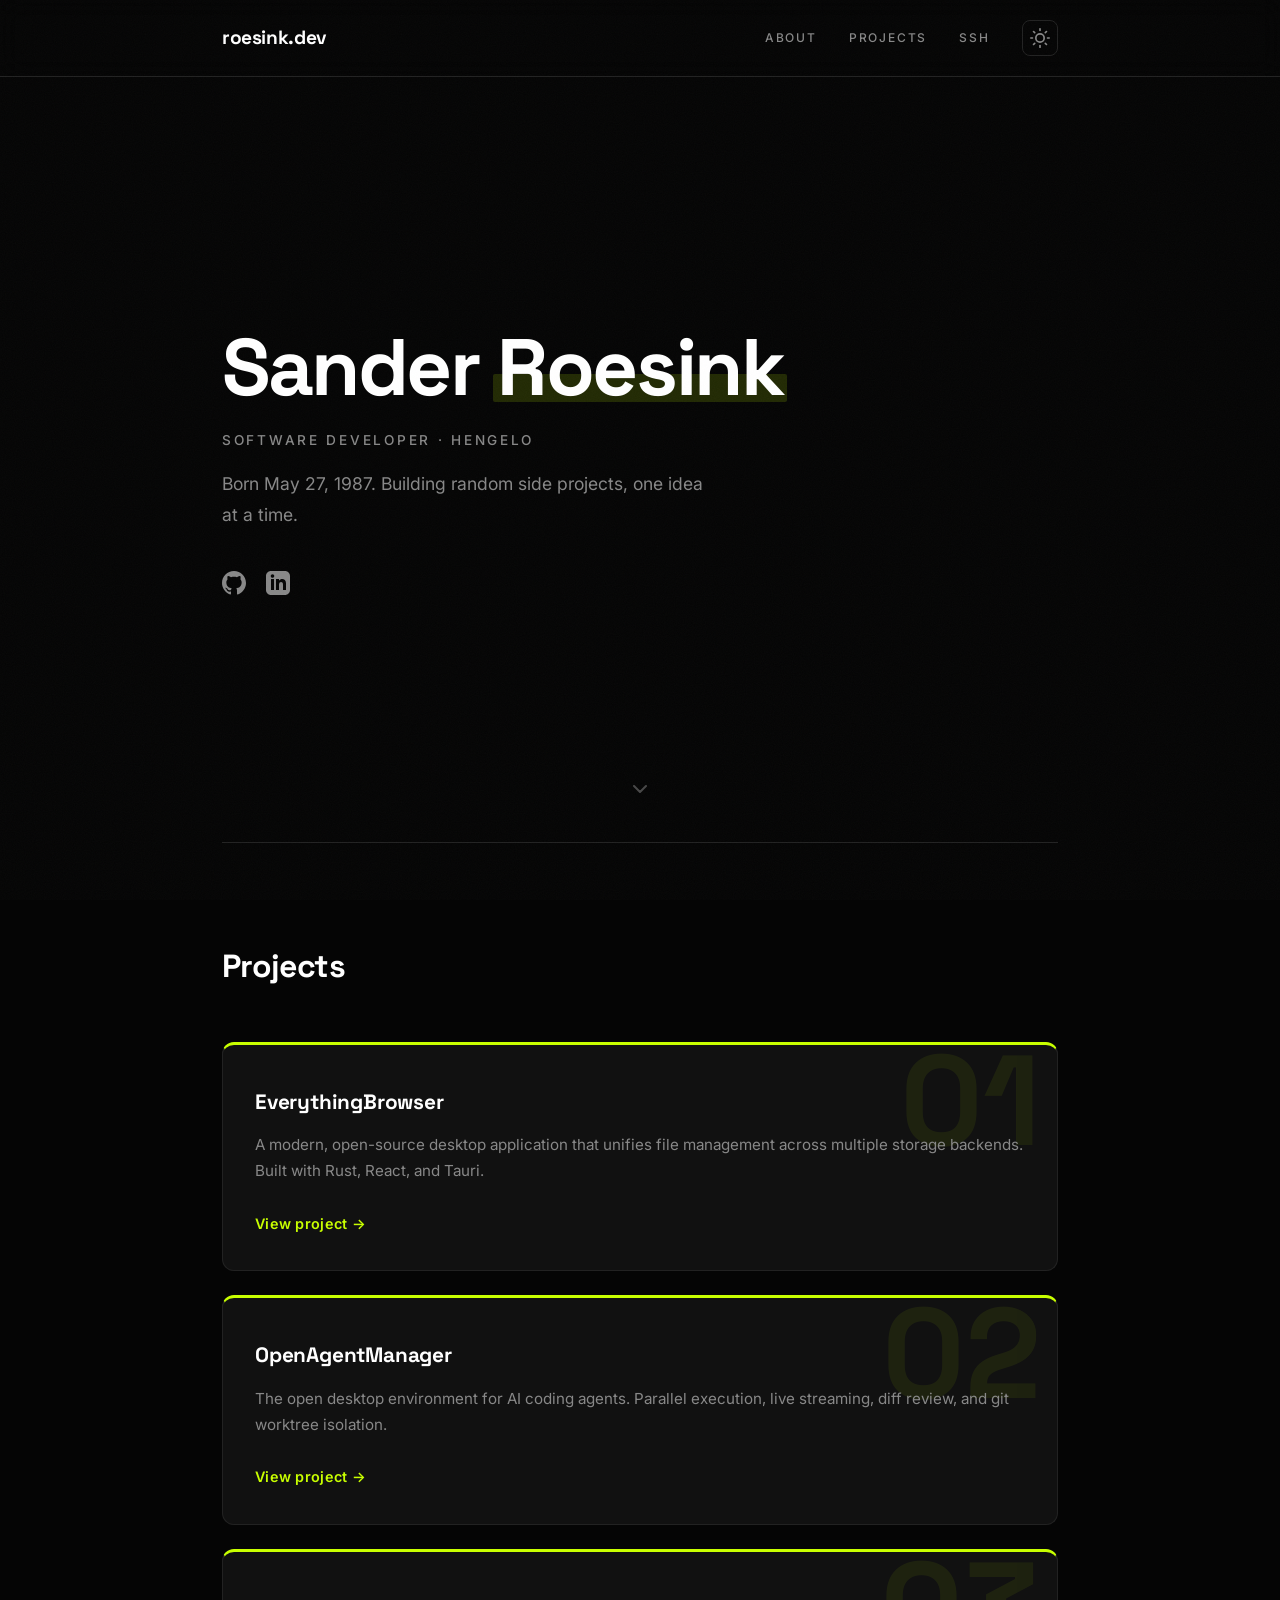
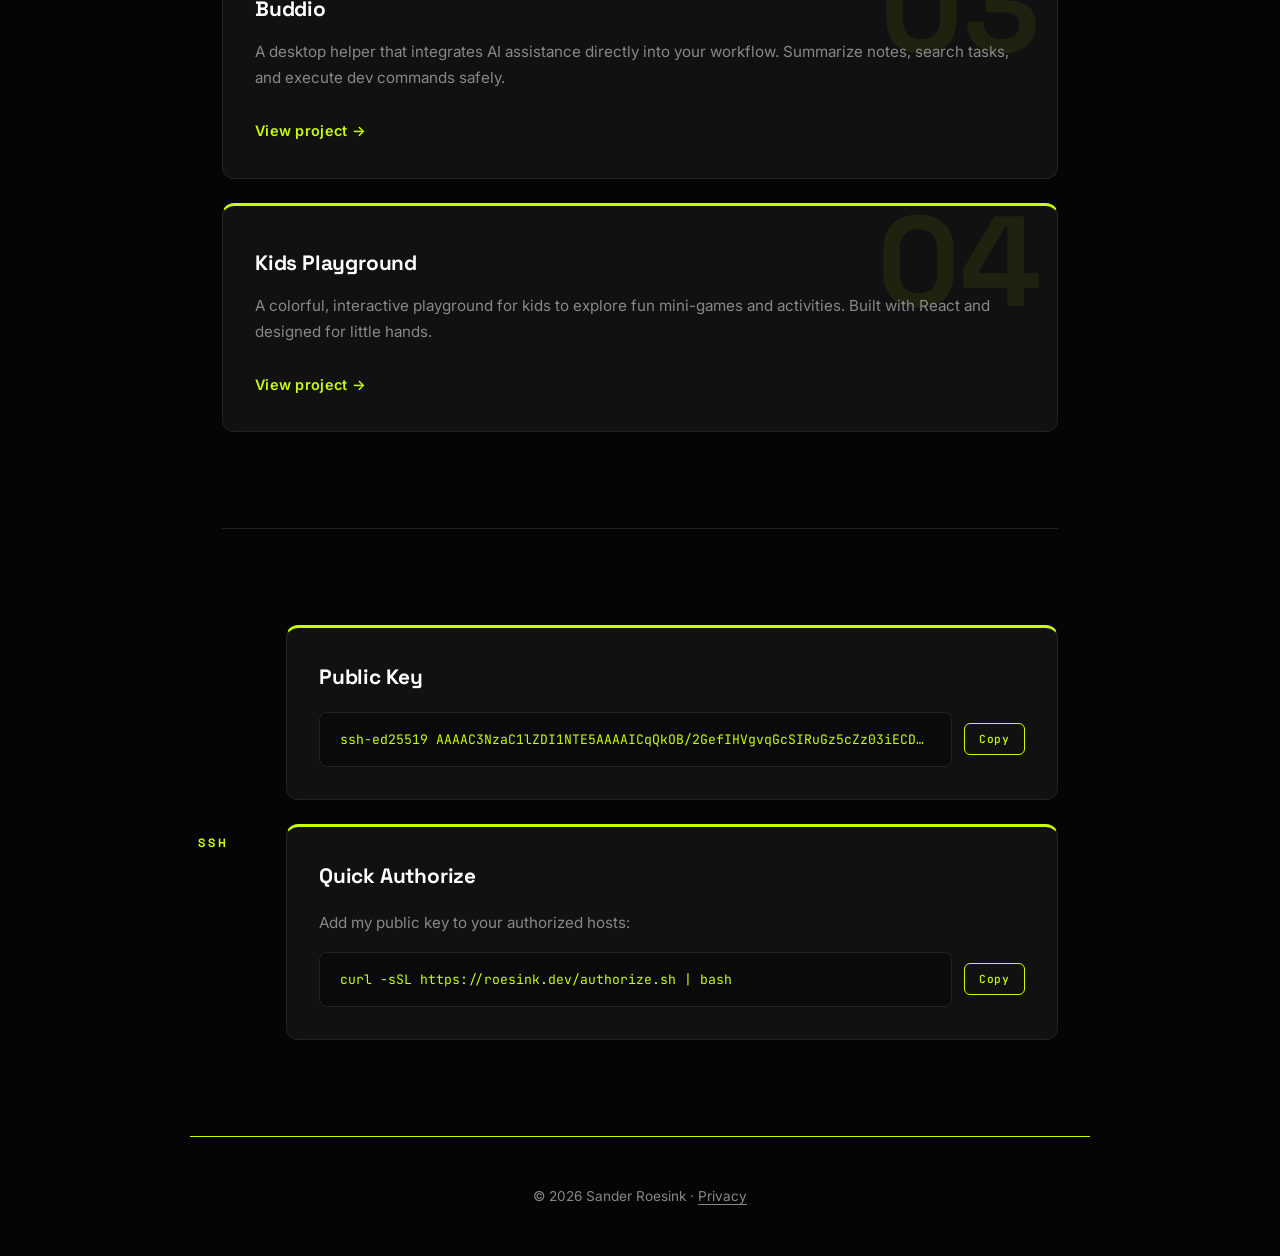
==== commit ad236bb0: "Add privacy policy covering roesink.dev and Meander Co-Authored-By: Claude Opus 5.5 <noreply@anthrop" ====
--- a/index.html
+++ b/index.html
@@ -97,7 +97,7 @@
     </main>
 
     <footer>
-        <p>&copy; 2026 Sander Roesink</p>
+        <p>&copy; 2026 Sander Roesink &middot; <a href="/privacy/">Privacy</a></p>
     </footer>
 
     <script src="script.js"></script>
--- a/style.css
+++ b/style.css
@@ -540,6 +540,86 @@
     font-size: 0.85rem;
 }
 
+footer a {
+    color: var(--text-secondary);
+    text-decoration: underline;
+    text-underline-offset: 3px;
+    transition: color var(--transition);
+}
+
+footer a:hover {
+    color: var(--accent);
+}
+
+/* --- Legal Pages --- */
+.legal section {
+    max-width: 720px;
+}
+
+.legal h1 {
+    font-size: 3.5rem;
+}
+
+.legal h2 {
+    font-size: 1.6rem;
+    margin: 3.5rem 0 1rem;
+}
+
+.legal h3 {
+    margin-top: 2rem;
+}
+
+.legal p,
+.legal ul {
+    color: var(--text-secondary);
+    margin-bottom: 1rem;
+}
+
+.legal strong {
+    color: var(--text);
+    font-weight: 600;
+}
+
+.legal ul {
+    padding-left: 1.25rem;
+}
+
+.legal li {
+    margin-bottom: 0.5rem;
+}
+
+.legal li::marker {
+    color: var(--accent);
+}
+
+.legal a {
+    color: var(--text);
+    text-decoration: underline;
+    text-decoration-color: var(--accent);
+    text-underline-offset: 3px;
+}
+
+.legal a:hover {
+    color: var(--accent);
+}
+
+.legal code {
+    font-family: var(--font-mono);
+    font-size: 0.85em;
+    background: var(--code-bg);
+    border: 1px solid var(--border);
+    border-radius: 4px;
+    padding: 0.1em 0.35em;
+    color: var(--text);
+}
+
+.legal-meta {
+    font-family: var(--font-mono);
+    font-size: 0.8rem;
+    letter-spacing: 0.05em;
+    margin-bottom: 2.5rem !important;
+}
+
 /* --- Scroll Animations --- */
 [data-animate] {
     opacity: 0;
@@ -570,7 +650,8 @@
         padding: 4rem 0;
     }
 
-    h1 {
+    h1,
+    .legal h1 {
         font-size: 2.8rem;
     }
 
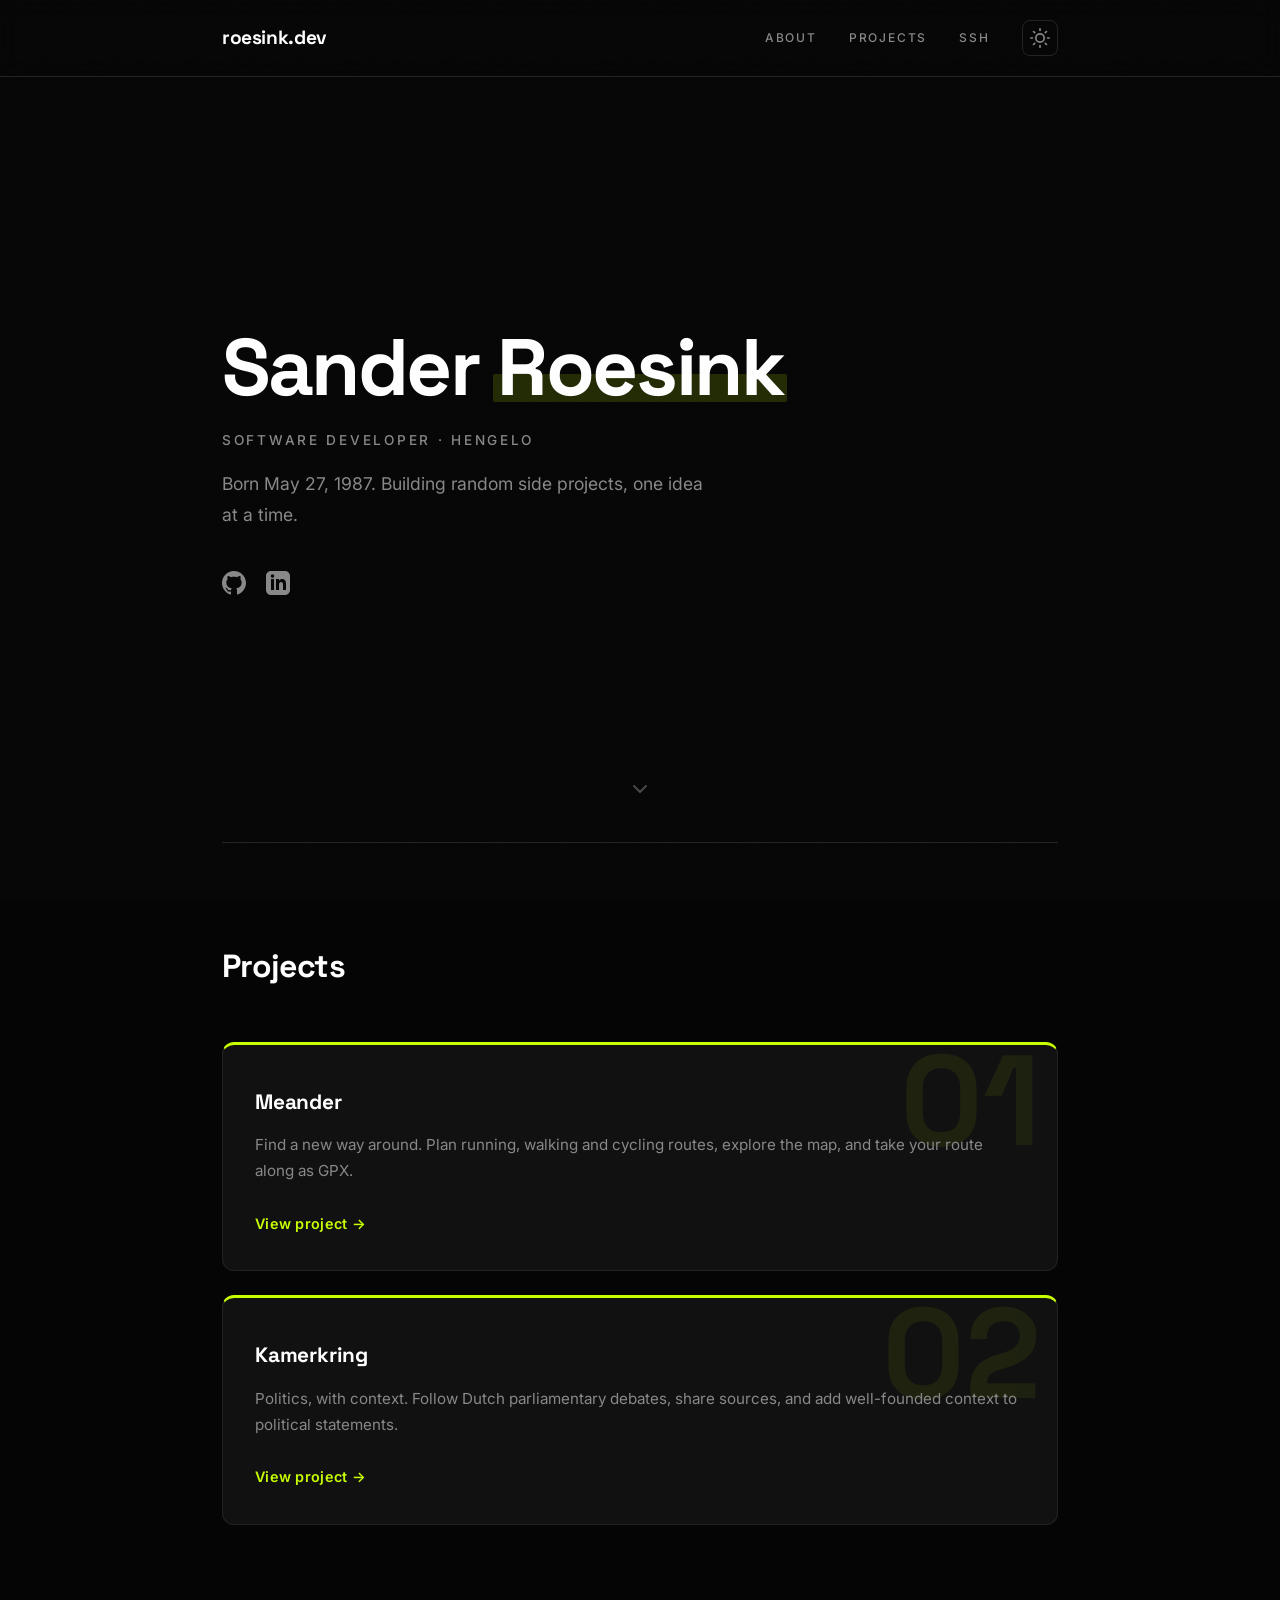
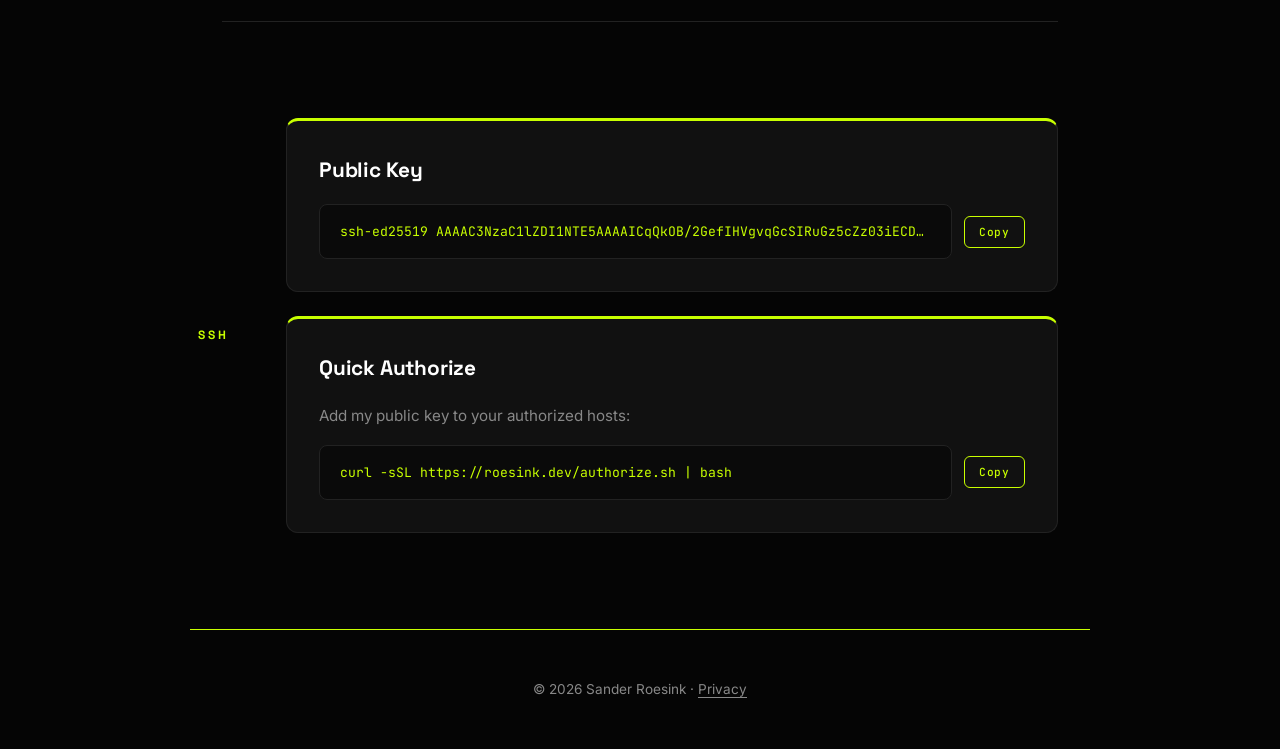
==== commit 2be1e617: "Show only Meander and Kamerkring on the projects section Co-Authored-By: Claude Opus 5.5 <noreply@an" ====
--- a/index.html
+++ b/index.html
@@ -47,24 +47,14 @@
         <section class="projects" id="projects">
             <h2 data-animate>Projects</h2>
             <div class="project-grid">
-                <a href="https://everythingbrowser.roesink.dev/" target="_blank" rel="noopener" class="project-card" data-animate data-number="01">
-                    <h3>EverythingBrowser</h3>
-                    <p>A modern, open-source desktop application that unifies file management across multiple storage backends. Built with Rust, React, and Tauri.</p>
+                <a href="https://meander.roesink.dev/" target="_blank" rel="noopener" class="project-card" data-animate data-number="01">
+                    <h3>Meander</h3>
+                    <p>Find a new way around. Plan running, walking and cycling routes, explore the map, and take your route along as GPX.</p>
                     <span class="project-link">View project &rarr;</span>
                 </a>
-                <a href="https://openagentmanager.roesink.dev/" target="_blank" rel="noopener" class="project-card" data-animate data-number="02">
-                    <h3>OpenAgentManager</h3>
-                    <p>The open desktop environment for AI coding agents. Parallel execution, live streaming, diff review, and git worktree isolation.</p>
-                    <span class="project-link">View project &rarr;</span>
-                </a>
-                <a href="https://buddio.roesink.dev/" target="_blank" rel="noopener" class="project-card" data-animate data-number="03">
-                    <h3>Buddio</h3>
-                    <p>A desktop helper that integrates AI assistance directly into your workflow. Summarize notes, search tasks, and execute dev commands safely.</p>
-                    <span class="project-link">View project &rarr;</span>
-                </a>
-                <a href="https://kids.roesink.dev/" target="_blank" rel="noopener" class="project-card" data-animate data-number="04">
-                    <h3>Kids Playground</h3>
-                    <p>A colorful, interactive playground for kids to explore fun mini-games and activities. Built with React and designed for little hands.</p>
+                <a href="https://kamerkring.nl/" target="_blank" rel="noopener" class="project-card" data-animate data-number="02">
+                    <h3>Kamerkring</h3>
+                    <p>Politics, with context. Follow Dutch parliamentary debates, share sources, and add well-founded context to political statements.</p>
                     <span class="project-link">View project &rarr;</span>
                 </a>
             </div>
